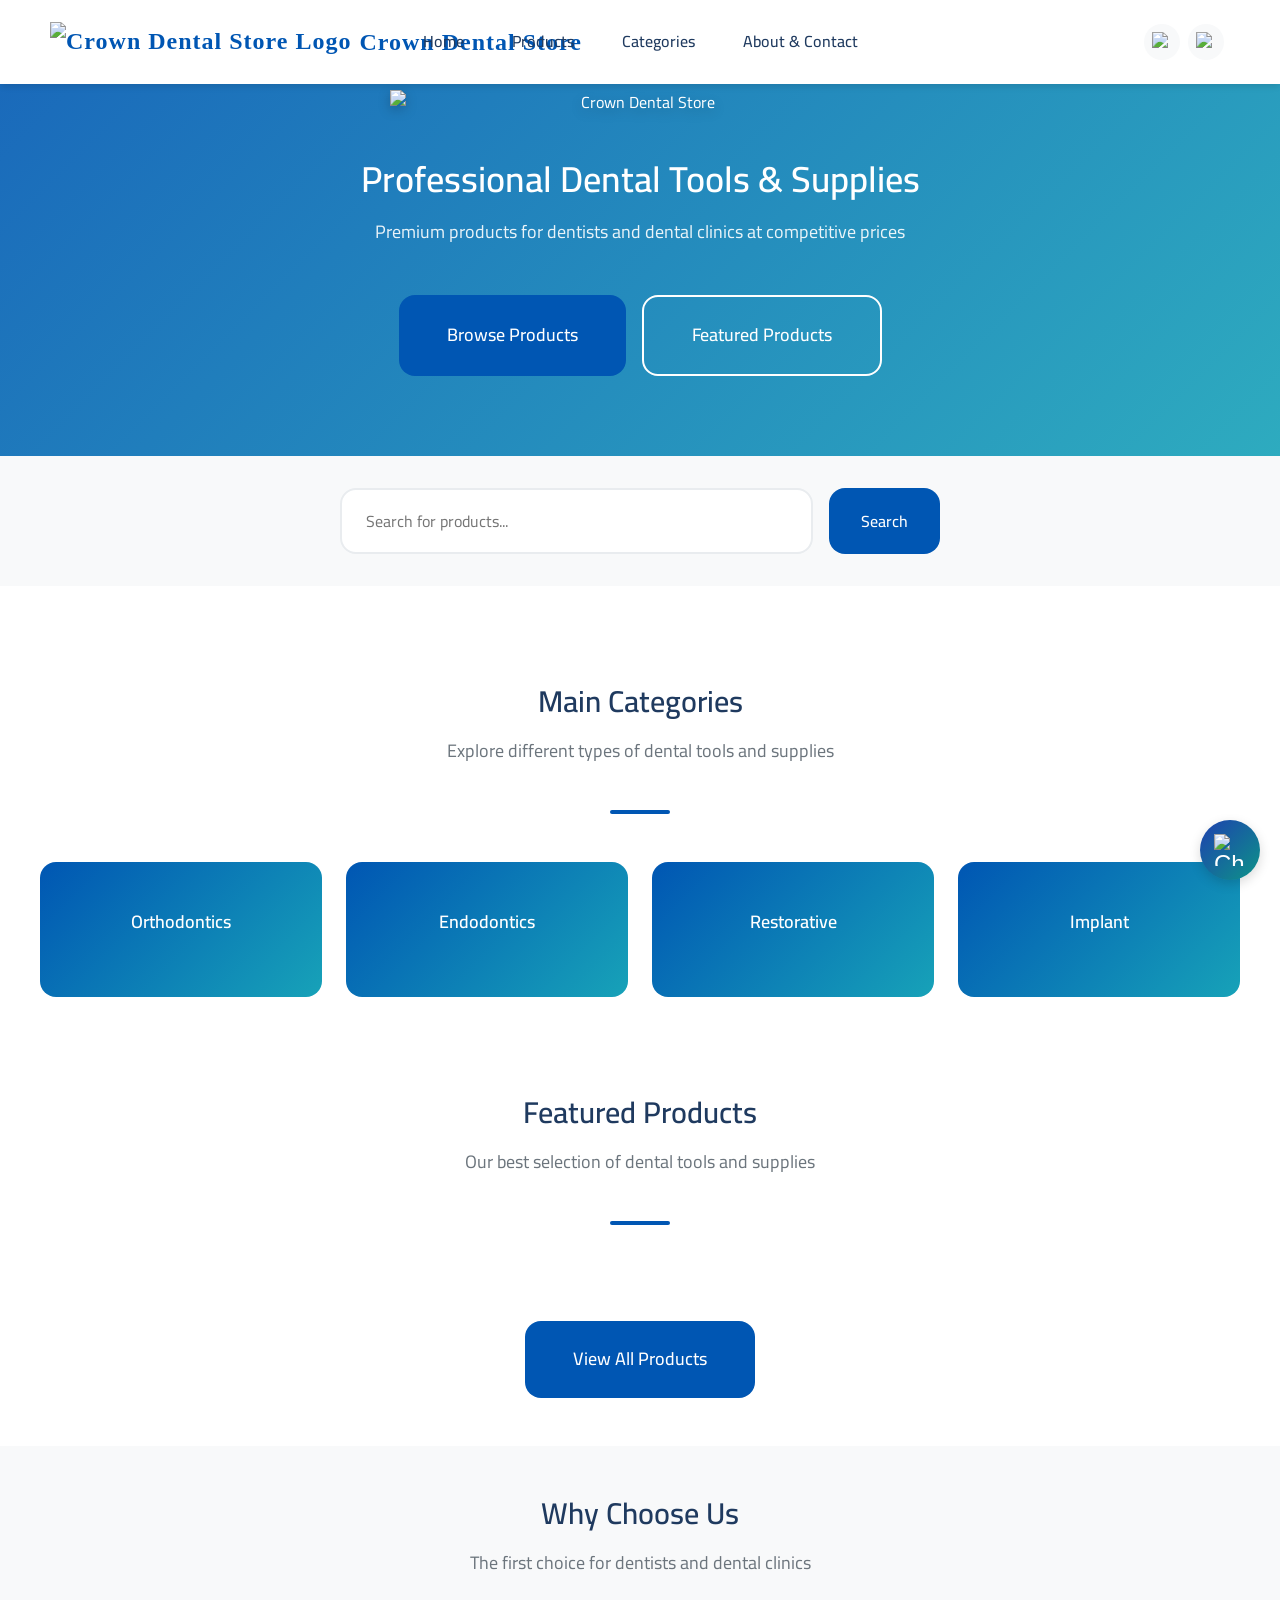
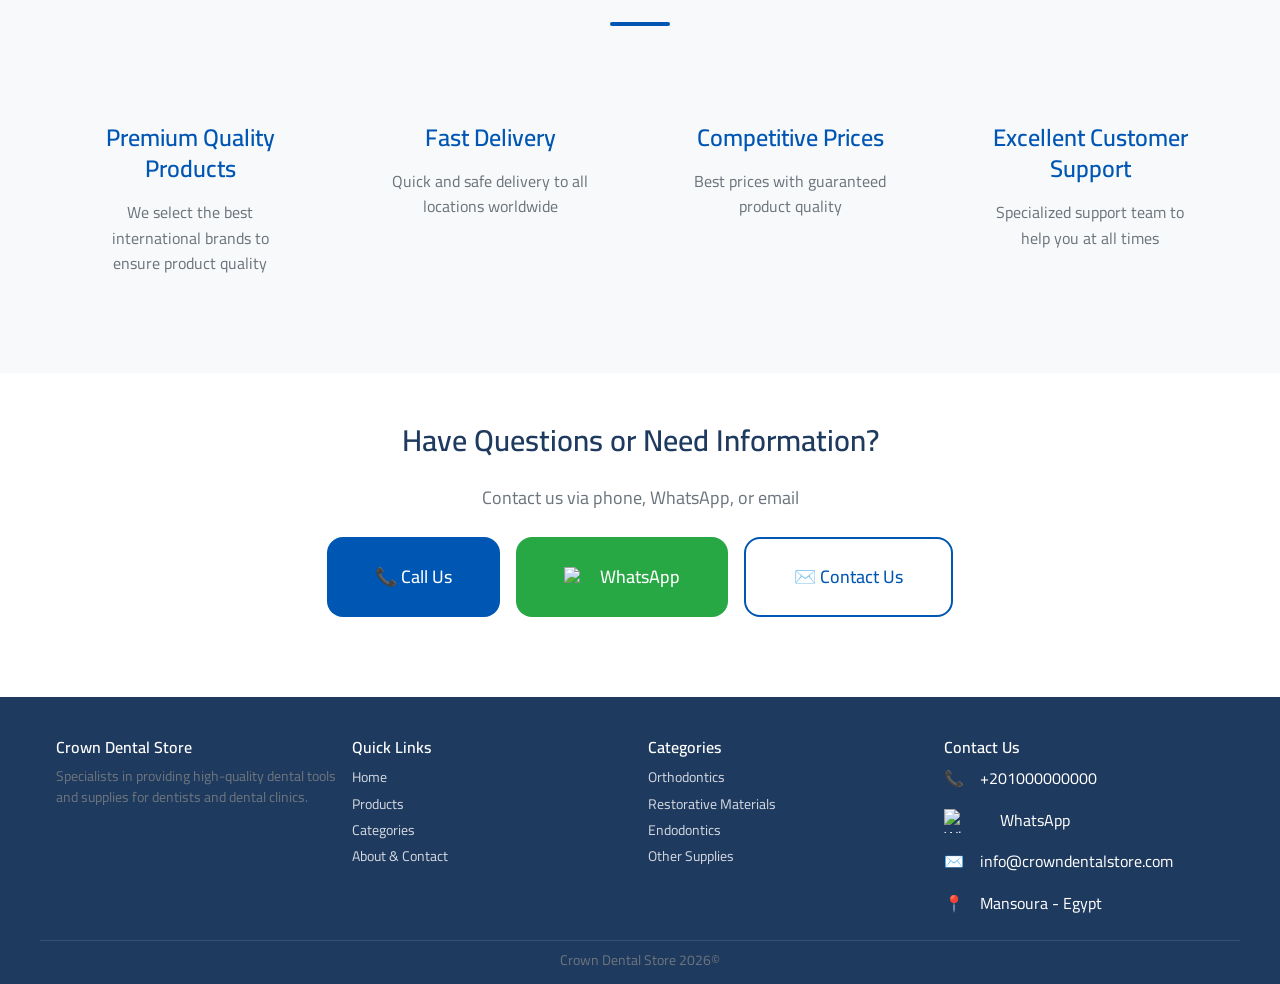
==== index.html @ adce93d5 "Improve mobile responsiveness, navbar layout, and compact footer Co-authored-by: Cursor <cursoragent" ====
<!DOCTYPE html>
<html lang="en">
<head>
  <meta charset="UTF-8">
  <meta name="viewport" content="width=device-width, initial-scale=1.0">
  <meta name="description" content="Crown Dental Store - Premium dental tools and supplies. We provide high-quality products for dentists and dental clinics worldwide. International quality with competitive prices.">
  <meta name="keywords" content="Crown, Dental Tools, Dental Supplies, Dental Equipment, Professional Dental Products">
  <title>Crown Dental Store</title>

  <!-- CSS Files -->
  <link rel="stylesheet" href="css/style.css">
  <link rel="stylesheet" href="css/responsive.css">

  <!-- Google Fonts -->
  <link href="https://fonts.googleapis.com/css2?family=Cairo:wght@400;500;600;700&display=swap" rel="stylesheet">

  <!-- Favicon -->
  <link rel="icon" type="image/png" href="images/logo/crown-chatbot-icon.png">
</head>
<body>

  <!-- NAVBAR -->
  <nav class="navbar">
    <div class="navbar-container container">
      <div class="navbar-brand">
        <img src="images/logo/crown-chatbot-icon.png" alt="Crown Dental Store Logo" class="navbar-logo">
        <span>Crown Dental Store</span>
      </div>

      <button class="navbar-toggle" id="navbar-toggle">☰</button>

      <ul class="navbar-nav" id="navbar-nav">
        <li><a href="index.html">Home</a></li>
        <li><a href="products.html">Products</a></li>
        <li><a href="categories.html">Categories</a></li>
        <li><a href="about-contact.html">About & Contact</a></li>
      </ul>

      <div class="navbar-icons">
        <a href="https://www.facebook.com/share/1H798BjZV2/" target="_blank" rel="noopener noreferrer" class="navbar-icon" title="Facebook" aria-label="Facebook"><img src="images/social/facebook.svg" alt="Facebook"></a>
        <a href="https://www.instagram.com/crown.dentalstore?igsh=MWJqNnlodHkzOGtucQ==" target="_blank" rel="noopener noreferrer" class="navbar-icon" title="Instagram" aria-label="Instagram"><img src="images/social/instagram.svg" alt="Instagram"></a>
      </div>
    </div>
  </nav>

  <!-- HERO SECTION -->
  <section class="hero">
    <div class="container">
      <img src="images/logo/crown-logo.png" alt="Crown Dental Store" class="hero-image">
      <div class="hero-content">
        <h1>Professional Dental Tools & Supplies</h1>
        <p>Premium products for dentists and dental clinics at competitive prices</p>
        <div class="hero-buttons">
          <a href="products.html" class="btn btn-primary btn-lg">Browse Products</a>
          <a href="#featured-products" class="btn btn-outline btn-lg" style="border-color: white; color: white;">Featured Products</a>
        </div>
      </div>
    </div>
  </section>

  <!-- SEARCH BAR -->
  <section class="search-container">
    <div class="container">
      <div class="search-box">
        <input type="text" id="home-search" placeholder="Search for products..." data-search-dropdown>
        <button class="btn btn-primary">Search</button>
      </div>
    </div>
  </section>

  <!-- FEATURED CATEGORIES -->
  <section class="section container">
    <div class="section-title">
      <h2>Main Categories</h2>
      <p>Explore different types of dental tools and supplies</p>
    </div>

    <div class="categories-grid">
      <a href="products.html?category=Orthodontics" class="category-card">
        <h3>Orthodontics</h3>
      </a>
      <a href="products.html?category=Endodontics" class="category-card">
        <h3>Endodontics</h3>
      </a>
      <a href="products.html?category=Restorative" class="category-card">
        <h3>Restorative</h3>
      </a>
      <a href="products.html?category=Implant" class="category-card">
        <h3>Implant</h3>
      </a>
    </div>
  </section>

  <!-- FEATURED PRODUCTS -->
  <section class="section container" id="featured-products">
    <div class="section-title">
      <h2>Featured Products</h2>
      <p>Our best selection of dental tools and supplies</p>
    </div>

    <div class="products-grid" id="featured-products-grid">
      <!-- Products will be populated by JavaScript -->
    </div>

    <div style="text-align: center; margin-top: var(--spacing-2xl);">
      <a href="products.html" class="btn btn-primary btn-lg">View All Products</a>
    </div>
  </section>

  <!-- WHY CHOOSE US -->
  <section class="section" style="background-color: var(--color-bg-light);">
    <div class="container">
      <div class="section-title">
        <h2>Why Choose Us</h2>
        <p>The first choice for dentists and dental clinics</p>
      </div>

      <div class="features-grid">
        <div class="feature-card">
          <div class="feature-icon"></div>
          <h3>Premium Quality Products</h3>
          <p>We select the best international brands to ensure product quality</p>
        </div>
        <div class="feature-card">
          <div class="feature-icon"></div>
          <h3>Fast Delivery</h3>
          <p>Quick and safe delivery to all locations worldwide</p>
        </div>
        <div class="feature-card">
          <div class="feature-icon"></div>
          <h3>Competitive Prices</h3>
          <p>Best prices with guaranteed product quality</p>
        </div>
        <div class="feature-card">
          <div class="feature-icon"></div>
          <h3>Excellent Customer Support</h3>
          <p>Specialized support team to help you at all times</p>
        </div>
      </div>
    </div>
  </section>

  <!-- CTA SECTION -->
  <section class="section container" style="text-align: center;">
    <h2>Have Questions or Need Information?</h2>
    <p style="font-size: var(--font-size-lg); margin: var(--spacing-lg) 0;">Contact us via phone, WhatsApp, or email</p>
    <div style="display: flex; gap: var(--spacing-base); justify-content: center; flex-wrap: wrap;">
      <a href="tel:+201000000000" class="btn btn-primary btn-lg">📞 Call Us</a>
      <a href="https://wa.me/201000000000?text=Hello" class="btn btn-success btn-lg"><img src="images/social/whatsapp_style_icon.svg" alt="WhatsApp" class="btn-icon"> WhatsApp</a>
      <a href="about-contact.html" class="btn btn-outline btn-lg">✉️ Contact Us</a>
    </div>
  </section>

  <!-- FOOTER -->
  <footer class="footer">
    <div class="footer-content">
      <div class="footer-section">
        <h3>Crown Dental Store</h3>
        <p>Specialists in providing high-quality dental tools and supplies for dentists and dental clinics.</p>
      </div>

      <div class="footer-section">
        <h3>Quick Links</h3>
        <ul>
          <li><a href="index.html">Home</a></li>
          <li><a href="products.html">Products</a></li>
          <li><a href="categories.html">Categories</a></li>
          <li><a href="about-contact.html">About & Contact</a></li>
        </ul>
      </div>

      <div class="footer-section">
        <h3>Categories</h3>
        <ul>
          <li><a href="products.html">Orthodontics</a></li>
          <li><a href="products.html">Restorative Materials</a></li>
          <li><a href="products.html">Endodontics</a></li>
          <li><a href="products.html">Other Supplies</a></li>
        </ul>
      </div>

      <div class="footer-section">
        <h3>Contact Us</h3>
        <div class="footer-contact">
          <span>📞</span>
          <span>+201000000000</span>
        </div>
        <div class="footer-contact">
          <img src="images/social/whatsapp_style_icon.svg" alt="WhatsApp" class="footer-icon">
          <span>WhatsApp</span>
        </div>
        <div class="footer-contact">
          <span>✉️</span>
          <span>info@crowndentalstore.com</span>
        </div>
        <div class="footer-contact">
          <span>📍</span>
          <span><a href="https://maps.google.com/?q=Mansoura,Egypt" target="_blank" style="color: inherit; text-decoration: none;">Mansoura - Egypt</a></span>
        </div>
      </div>
    </div>

    <div class="footer-bottom">
      <p>Crown Dental Store 2026©</p>
    </div>
  </footer>

  <!-- Floating WhatsApp Button (will be created by JS) -->

  <!-- JavaScript Files -->
  <script src="js/data.js"></script>
  <script src="js/main.js"></script>
  <script src="js/search-enhanced.js"></script>
  <script src="js/chatbot.js"></script>
  <script>
    // HOME PAGE SEARCH FUNCTIONALITY
    document.addEventListener('DOMContentLoaded', function() {
      const searchInput = document.getElementById('home-search');
      const searchBtn = document.querySelector('.search-container .btn');

      if (searchBtn) {
        searchBtn.addEventListener('click', performHomeSearch);
      }

      if (searchInput) {
        searchInput.addEventListener('keypress', function(e) {
          if (e.key === 'Enter') {
            performHomeSearch();
          }
        });
      }
    });

    function performHomeSearch() {
      const searchInput = document.getElementById('home-search');
      if (!searchInput || !searchInput.value.trim()) {
        alert('Please enter a search term');
        return;
      }

      const searchTerm = encodeURIComponent(searchInput.value.trim());
      window.location.href = `products.html?search=${searchTerm}`;
    }
  </script>
  <script>
    // Load featured products on home page
    document.addEventListener('DOMContentLoaded', function() {
      const featured = products.slice(0, 6);
      const grid = document.getElementById('featured-products-grid');

      if (grid) {
        grid.innerHTML = featured.map(product => createProductCard(product)).join('');
      }
    });
  </script>
</body>
</html>
---- css/style.css ----
/* =============================================================
   DENTAL STORE - MAIN STYLES
   Professional Medical/Dental Design
   ============================================================= */

/* CSS VARIABLES - Edit these for easy theme customization */
:root {
  /* Colors */
  --color-primary: #0056B3;           /* Medical Blue */
  --color-primary-dark: #003d82;      /* Darker Blue */
  --color-secondary: #17A2B8;         /* Teal */
  --color-success: #28A745;           /* Green */
  --color-warning: #FFC107;           /* Yellow */
  --color-danger: #DC3545;            /* Red */
  --color-text: #1F3A5F;              /* Dark Navy */
  --color-text-light: #6C757D;        /* Gray */
  --color-bg: #FFFFFF;                /* White */
  --color-bg-light: #F8F9FA;          /* Light Gray */
  --color-border: #E9ECEF;            /* Border Gray */
  --color-shadow: rgba(0, 0, 0, 0.1);

  /* Typography */
  --font-primary: 'Cairo', 'Segoe UI', 'Arial', sans-serif;
  --font-size-xs: 0.75rem;
  --font-size-sm: 0.875rem;
  --font-size-base: 1rem;
  --font-size-lg: 1.125rem;
  --font-size-xl: 1.25rem;
  --font-size-2xl: 1.5rem;
  --font-size-3xl: 1.875rem;
  --font-size-4xl: 2.25rem;

  /* Spacing */
  --spacing-xs: 0.25rem;
  --spacing-sm: 0.5rem;
  --spacing-base: 1rem;
  --spacing-lg: 1.5rem;
  --spacing-xl: 2rem;
  --spacing-2xl: 3rem;

  /* Border Radius */
  --radius-sm: 0.25rem;
  --radius-base: 0.5rem;
  --radius-lg: 1rem;
  --radius-xl: 1.5rem;

  /* Transitions */
  --transition-fast: 150ms ease-in-out;
  --transition-base: 300ms ease-in-out;
  --transition-slow: 500ms ease-in-out;

  /* Shadows */
  --shadow-sm: 0 1px 2px 0 var(--color-shadow);
  --shadow-base: 0 4px 6px -1px var(--color-shadow);
  --shadow-lg: 0 10px 15px -3px var(--color-shadow);
  --shadow-xl: 0 20px 25px -5px var(--color-shadow);
}

/* =============================================================
   GLOBAL STYLES
   ============================================================= */

* {
  margin: 0;
  padding: 0;
  box-sizing: border-box;
}

html {
  scroll-behavior: smooth;
  font-size: 16px;
}

body {
  font-family: var(--font-primary);
  font-size: var(--font-size-base);
  line-height: 1.6;
  color: var(--color-text);
  background-color: var(--color-bg);
}

/* RTL Support */
[dir="rtl"] body {
  direction: rtl;
  text-align: right;
}

[dir="ltr"] body {
  direction: ltr;
  text-align: left;
}

/* =============================================================
   TYPOGRAPHY
   ============================================================= */

h1, h2, h3, h4, h5, h6 {
  font-weight: 600;
  line-height: 1.3;
  margin-bottom: var(--spacing-base);
  color: var(--color-text);
}

h1 { font-size: var(--font-size-4xl); }
h2 { font-size: var(--font-size-3xl); }
h3 { font-size: var(--font-size-2xl); }
h4 { font-size: var(--font-size-xl); }
h5 { font-size: var(--font-size-lg); }
h6 { font-size: var(--font-size-base); }

p {
  margin-bottom: var(--spacing-base);
  color: var(--color-text-light);
}

a {
  color: var(--color-primary);
  text-decoration: none;
  transition: color var(--transition-fast);
}

a:hover {
  color: var(--color-primary-dark);
}

/* =============================================================
   UTILITY CLASSES
   ============================================================= */

.container {
  width: 100%;
  max-width: 1200px;
  margin: 0 auto;
  padding: 0 var(--spacing-base);
}

.container-fluid {
  width: 100%;
  padding: 0 var(--spacing-base);
}

.row {
  display: grid;
  grid-template-columns: repeat(auto-fit, minmax(250px, 1fr));
  gap: var(--spacing-xl);
}

.row-3 { grid-template-columns: repeat(auto-fit, minmax(300px, 1fr)); }
.row-4 { grid-template-columns: repeat(auto-fit, minmax(250px, 1fr)); }

.hidden { display: none !important; }
.visible { display: block !important; }

/* =============================================================
   BUTTONS
   ============================================================= */

.btn {
  display: inline-flex;
  align-items: center;
  justify-content: center;
  gap: var(--spacing-sm);
  padding: var(--spacing-sm) var(--spacing-xl);
  font-size: var(--font-size-base);
  font-weight: 500;
  border: none;
  border-radius: var(--radius-lg);
  cursor: pointer;
  transition: all var(--transition-base);
  font-family: var(--font-primary);
  text-decoration: none;
}

.btn:disabled {
  opacity: 0.6;
  cursor: not-allowed;
}

/* Button Variants */
.btn-primary {
  background-color: var(--color-primary);
  color: white;
}

.btn-primary:hover:not(:disabled) {
  background-color: var(--color-primary-dark);
  color: white;
  box-shadow: var(--shadow-lg);
  transform: translateY(-2px);
}

.btn-secondary {
  background-color: var(--color-secondary);
  color: white;
}

.btn-secondary:hover:not(:disabled) {
  background-color: #138496;
  color: white;
  box-shadow: var(--shadow-lg);
  transform: translateY(-2px);
}

.btn-outline {
  background-color: transparent;
  color: var(--color-primary);
  border: 2px solid var(--color-primary);
}

.btn-outline:hover:not(:disabled) {
  background-color: var(--color-primary);
  color: white;
}

.btn-success {
  background-color: var(--color-success);
  color: white;
}

.btn-success:hover:not(:disabled) {
  background-color: #218838;
  color: white;
}

.btn-sm {
  padding: var(--spacing-xs) var(--spacing-base);
  font-size: var(--font-size-sm);
}

.btn-lg {
  padding: var(--spacing-lg) var(--spacing-2xl);
  font-size: var(--font-size-lg);
}

.btn-block {
  width: 100%;
}

/* =============================================================
   NAVBAR
   ============================================================= */

.navbar {
  position: fixed;
  top: 0;
  left: 0;
  right: 0;
  background-color: white;
  box-shadow: var(--shadow-base);
  z-index: 1000;
  padding: var(--spacing-base) 0;
}

.navbar-container {
  display: flex;
  align-items: center;
  justify-content: space-between;
  max-width: 1200px;
  margin: 0 auto;
  padding: 0 var(--spacing-base);
  position: relative;
  min-height: 52px;
}

[dir="rtl"] .navbar-container {
  flex-direction: row-reverse;
}

.navbar-brand {
  display: flex;
  align-items: center;
  gap: var(--spacing-sm);
  font-size: var(--font-size-2xl);
  font-weight: 900;
  color: var(--color-primary);
  font-family: 'Georgia', 'Times New Roman', serif;
  letter-spacing: 1px;
  flex-shrink: 0;
  margin-left: -6px;
  padding-right: var(--spacing-base);
}

[dir="rtl"] .navbar-brand {
  margin-left: 0;
  margin-right: -6px;
  padding-right: 0;
  padding-left: var(--spacing-base);
}

.navbar-brand img {
  height: 40px;
  width: auto;
}

.navbar-nav {
  display: flex;
  align-items: center;
  justify-content: center;
  gap: var(--spacing-2xl);
  list-style: none;
  margin: 0;
  padding: 0;
  position: absolute;
  left: 50%;
  transform: translateX(-50%);
}

[dir="rtl"] .navbar-nav {
  flex-direction: row-reverse;
}

.navbar-nav a {
  color: var(--color-text);
  font-weight: 500;
  transition: color var(--transition-fast);
  position: relative;
}

.navbar-nav a::after {
  content: '';
  position: absolute;
  bottom: -5px;
  left: 0;
  right: 0;
  height: 2px;
  background-color: var(--color-primary);
  transform: scaleX(0);
  transition: transform var(--transition-fast);
}

.navbar-nav a:hover::after,
.navbar-nav a.active::after {
  transform: scaleX(1);
}

.navbar-nav a.active {
  color: var(--color-primary);
}

.navbar-toggle {
  display: none;
  background: none;
  border: none;
  font-size: var(--font-size-xl);
  cursor: pointer;
  color: var(--color-text);
  padding: var(--spacing-xs);
  min-width: 40px;
  min-height: 40px;
  flex-shrink: 0;
}

.navbar-icons {
  display: flex;
  align-items: center;
  gap: var(--spacing-sm);
  flex-shrink: 0;
  margin-left: auto;
}

[dir="rtl"] .navbar-icons {
  margin-left: 0;
  margin-right: auto;
  flex-direction: row-reverse;
}

.navbar-icon {
  width: 36px;
  height: 36px;
  min-width: 36px;
  min-height: 36px;
  display: flex;
  align-items: center;
  justify-content: center;
  border-radius: 50%;
  background-color: var(--color-bg-light);
  cursor: pointer;
  transition: all var(--transition-fast);
  font-size: var(--font-size-lg);
  padding: 0;
  text-decoration: none;
  overflow: visible;
  flex-shrink: 0;
}

.navbar-icon img {
  width: 20px;
  height: 20px;
  object-fit: contain;
  display: block;
  pointer-events: none;
}

.navbar-icon:hover {
  background-color: var(--color-primary);
  color: white;
  transform: scale(1.05);
}

/* =============================================================
   HERO SECTION
   ============================================================= */

.hero {
  background: linear-gradient(135deg, rgba(0, 86, 179, 0.9) 0%, rgba(23, 162, 184, 0.9) 100%);
  color: white;
  padding: 90px var(--spacing-base) 80px;
  margin-top: 0;
  text-align: center;
  display: flex;
  align-items: center;
  justify-content: center;
}

.hero .container {
  display: flex;
  flex-direction: column;
  align-items: center;
}

.hero-image {
  max-width: 500px;
  width: 100%;
  height: auto;
  margin-bottom: 40px;
  filter: drop-shadow(0 4px 6px rgba(0, 0, 0, 0.2));
}

.hero-content {
  width: 100%;
}

.hero-content h1 {
  font-size: var(--font-size-4xl);
  color: white;
  margin-bottom: var(--spacing-base);
}

.hero-content p {
  font-size: var(--font-size-lg);
  color: rgba(255, 255, 255, 0.9);
  margin-bottom: var(--spacing-2xl);
}

.hero-buttons {
  display: flex;
  gap: var(--spacing-base);
  justify-content: center;
  flex-wrap: wrap;
}

[dir="rtl"] .hero-buttons {
  flex-direction: row-reverse;
}

/* =============================================================
   SEARCH BAR
   ============================================================= */

.search-container {
  background-color: var(--color-bg-light);
  padding: var(--spacing-xl) 0;
  margin-bottom: var(--spacing-2xl);
}

.search-box {
  max-width: 600px;
  margin: 0 auto;
  display: flex;
  gap: var(--spacing-base);
  position: relative;
  z-index: 1;
}

[dir="rtl"] .search-box {
  flex-direction: row-reverse;
}

.search-box input {
  flex: 1;
  padding: var(--spacing-base) var(--spacing-lg);
  border: 2px solid var(--color-border);
  border-radius: var(--radius-lg);
  font-family: var(--font-primary);
  font-size: var(--font-size-base);
  transition: border-color var(--transition-fast);
}

.search-box input:focus {
  outline: none;
  border-color: var(--color-primary);
}

/* =============================================================
   SEARCH DROPDOWN AUTOCOMPLETE
   ============================================================= */

.search-dropdown {
  position: absolute;
  top: 100%;
  left: 0;
  right: 0;
  background-color: white;
  border: 2px solid var(--color-primary);
  border-top: none;
  border-radius: 0 0 var(--radius-lg) var(--radius-lg);
  box-shadow: 0 4px 12px rgba(0, 0, 0, 0.15);
  max-height: 500px;
  overflow-y: auto;
  z-index: 2000;
  margin-top: -2px;
}

[dir="rtl"] .search-dropdown {
  left: auto;
  right: 0;
}

.search-dropdown-item {
  padding: var(--spacing-base) var(--spacing-lg);
  border-bottom: 1px solid var(--color-bg-light);
  cursor: pointer;
  display: flex;
  gap: var(--spacing-base);
  align-items: center;
  transition: all var(--transition-fast);
  background-color: white;
}

[dir="rtl"] .search-dropdown-item {
  flex-direction: row-reverse;
}

.search-dropdown-item:hover {
  background-color: var(--color-bg-light);
  padding-left: calc(var(--spacing-lg) + 4px);
}

.search-dropdown-item.no-results {
  padding: var(--spacing-2xl) var(--spacing-lg);
  text-align: center;
  cursor: default;
}

.search-dropdown-item.no-results:hover {
  background-color: white;
}

.search-result-image {
  width: 50px;
  height: 50px;
  object-fit: cover;
  border-radius: var(--radius-base);
}

.search-result-info {
  flex: 1;
  display: flex;
  flex-direction: column;
  gap: var(--spacing-xs);
}

.search-result-name {
  font-weight: 600;
  color: var(--color-text);
  font-size: var(--font-size-sm);
}

.search-result-name strong {
  background-color: #fff3cd;
  color: #856404;
  padding: 0 2px;
  border-radius: 2px;
  font-weight: 700;
}

.search-result-category {
  font-size: var(--font-size-xs);
  color: var(--color-secondary);
  text-transform: capitalize;
  margin: 2px 0;
}

.search-result-sku {
  font-size: var(--font-size-xs);
  color: var(--color-text-light);
}

.search-result-price {
  font-weight: 600;
  color: var(--color-primary);
  font-size: var(--font-size-sm);
}

.search-no-results {
  color: var(--color-text-light);
  font-size: var(--font-size-base);
}

/* =============================================================
   NAVBAR SEARCH
   ============================================================= */

.navbar-search-wrapper {
  gap: var(--spacing-sm);
  align-items: center;
  position: relative;
  flex: 0 0 auto;
  display: flex !important;
  flex-direction: row;
}

[dir="rtl"] .navbar-search-wrapper {
  flex-direction: row-reverse;
}

.navbar-search-input {
  padding: var(--spacing-sm) var(--spacing-base);
  border: 1px solid var(--color-border);
  border-radius: var(--radius-base);
  font-family: var(--font-primary);
  font-size: var(--font-size-sm);
  width: 250px;
  transition: border-color var(--transition-fast);
}

.navbar-search-input:focus {
  outline: none;
  border-color: var(--color-primary);
}

.navbar-search-btn {
  padding: var(--spacing-sm) var(--spacing-base);
  background-color: var(--color-primary);
  color: white;
  border: none;
  border-radius: var(--radius-base);
  font-family: var(--font-primary);
  cursor: pointer;
  transition: background-color var(--transition-fast);
  white-space: nowrap;
}

.navbar-search-btn:hover {
  background-color: var(--color-primary-dark);
}

.navbar-search-dropdown {
  position: fixed !important;
  top: auto !important;
  left: auto !important;
  right: auto !important;
  bottom: auto !important;
  width: 420px;
  max-width: 90vw;
  min-width: 300px;
  background: white;
  border: 2px solid var(--color-primary);
  border-radius: var(--radius-lg);
  box-shadow: 0 4px 12px rgba(0, 0, 0, 0.15);
  max-height: 500px;
  overflow-y: auto;
  z-index: 10000;
}

[dir="rtl"] .navbar-search-dropdown {
  left: auto;
  right: 0;
}



/* =============================================================
   CARDS
   ============================================================= */

.card {
  background-color: white;
  border-radius: var(--radius-lg);
  box-shadow: var(--shadow-base);
  overflow: hidden;
  transition: all var(--transition-base);
}

.card:hover {
  box-shadow: var(--shadow-lg);
  transform: translateY(-5px);
}

.card-image {
  position: relative;
  overflow: hidden;
  height: 250px;
  background-color: var(--color-bg-light);
}

.card-image img {
  width: 100%;
  height: 100%;
  object-fit: cover;
  transition: transform var(--transition-base);
}

.card:hover .card-image img {
  transform: scale(1.05);
}

.card-badge {
  position: absolute;
  top: var(--spacing-base);
  right: var(--spacing-base);
  background-color: var(--color-primary);
  color: white;
  padding: var(--spacing-xs) var(--spacing-base);
  border-radius: var(--radius-base);
  font-size: var(--font-size-sm);
  font-weight: 600;
}

[dir="rtl"] .card-badge {
  right: auto;
  left: var(--spacing-base);
}

.card-body {
  padding: var(--spacing-lg);
}

.card-title {
  font-size: var(--font-size-lg);
  font-weight: 600;
  margin-bottom: var(--spacing-sm);
  color: var(--color-text);
}

.card-category {
  font-size: var(--font-size-sm);
  color: var(--color-secondary);
  margin-bottom: var(--spacing-base);
  font-weight: 500;
}

.card-price {
  font-size: var(--font-size-2xl);
  font-weight: 700;
  color: var(--color-primary);
  margin-bottom: var(--spacing-base);
}

.card-availability {
  font-size: var(--font-size-sm);
  margin-bottom: var(--spacing-lg);
  padding: var(--spacing-xs) var(--spacing-base);
  border-radius: var(--radius-base);
  display: inline-block;
}

.card-availability.in-stock {
  background-color: #E8F5E9;
  color: #2E7D32;
}

.card-availability.limited-stock {
  background-color: #FFF3E0;
  color: #E65100;
}

.card-availability.out-of-stock {
  background-color: #FFEBEE;
  color: #C62828;
}

.card-actions {
  display: flex;
  gap: var(--spacing-base);
  flex-wrap: wrap;
}

[dir="rtl"] .card-actions {
  flex-direction: row-reverse;
}

/* Quantity Counter */
.quantity-counter {
  display: flex;
  align-items: center;
  justify-content: center;
  gap: var(--spacing-base);
  background-color: transparent;
  margin-bottom: var(--spacing-base);
  border: none;
}

.qty-btn {
  background: white;
  border: 2px solid var(--color-primary);
  color: var(--color-primary);
  font-size: var(--font-size-xl);
  font-weight: bold;
  cursor: pointer;
  width: 45px;
  height: 45px;
  border-radius: 50%;
  display: flex;
  align-items: center;
  justify-content: center;
  transition: all var(--transition-fast);
  flex-shrink: 0;
}

.qty-btn:hover {
  background-color: var(--color-primary);
  color: white;
  transform: scale(1.1);
}

.qty-btn:active {
  transform: scale(0.95);
}

.qty-input {
  border: none;
  background: transparent;
  text-align: center;
  font-weight: bold;
  color: var(--color-text);
  padding: 0 var(--spacing-base);
  width: 70px;
  font-size: var(--font-size-xl);
  font-weight: 700;
}

.qty-input:focus {
  outline: none;
}

/* Remove spinner arrows from number input */
.qty-input::-webkit-outer-spin-button,
.qty-input::-webkit-inner-spin-button {
  -webkit-appearance: none;
  margin: 0;
}

.qty-input[type=number] {
  -moz-appearance: textfield;
}

/* =============================================================
   PRODUCT GRID
   ============================================================= */

.products-grid {
  display: grid;
  grid-template-columns: repeat(auto-fill, minmax(280px, 1fr));
  gap: var(--spacing-xl);
  margin-top: var(--spacing-2xl);
}

.empty-state {
  grid-column: 1 / -1;
  text-align: center;
  padding: var(--spacing-3xl);
}

.empty-state-icon {
  font-size: 80px;
  margin-bottom: var(--spacing-base);
}

.empty-state h2 {
  margin-bottom: var(--spacing-base);
}

/* =============================================================
   SECTIONS
   ============================================================= */

.section {
  padding: var(--spacing-2xl) 0;
}

.section-title {
  text-align: center;
  margin-bottom: var(--spacing-2xl);
  position: relative;
  padding-bottom: var(--spacing-xl);
}

.section-title h2 {
  font-size: var(--font-size-3xl);
  margin-bottom: var(--spacing-base);
}

.section-title p {
  font-size: var(--font-size-lg);
  color: var(--color-text-light);
}

.section-title::after {
  content: '';
  position: absolute;
  bottom: 0;
  left: 50%;
  transform: translateX(-50%);
  width: 60px;
  height: 4px;
  background-color: var(--color-primary);
  border-radius: 2px;
}

/* =============================================================
   FEATURED CATEGORIES
   ============================================================= */

.categories-grid {
  display: grid;
  grid-template-columns: repeat(auto-fit, minmax(180px, 1fr));
  gap: var(--spacing-lg);
}

.category-card {
  background: linear-gradient(135deg, var(--color-primary), var(--color-secondary));
  border-radius: var(--radius-lg);
  padding: var(--spacing-2xl);
  color: white;
  text-align: center;
  cursor: pointer;
  transition: all var(--transition-base);
}

.category-card:hover {
  transform: translateY(-5px);
  box-shadow: var(--shadow-lg);
}

.category-card-icon {
  font-size: 40px;
  margin-bottom: var(--spacing-base);
}

.category-card h3 {
  color: white;
  font-size: var(--font-size-lg);
}

/* =============================================================
   WHY CHOOSE US
   ============================================================= */

.features-grid {
  display: grid;
  grid-template-columns: repeat(auto-fit, minmax(200px, 1fr));
  gap: var(--spacing-xl);
}

.feature-card {
  text-align: center;
  padding: var(--spacing-xl);
  border-radius: var(--radius-lg);
  background-color: var(--color-bg-light);
  transition: all var(--transition-base);
}

.feature-card:hover {
  background-color: white;
  box-shadow: var(--shadow-base);
}

.feature-icon {
  font-size: 40px;
  margin-bottom: var(--spacing-base);
}

.feature-card h3 {
  color: var(--color-primary);
  margin-bottom: var(--spacing-base);
}

/* =============================================================
   PRODUCT DETAILS PAGE
   ============================================================= */

.product-details-container {
  display: grid;
  grid-template-columns: 1fr 1fr;
  gap: var(--spacing-2xl);
  margin-top: var(--spacing-2xl);
}

[dir="rtl"] .product-details-container {
  direction: rtl;
}

.product-gallery {
  display: flex;
  flex-direction: column;
  gap: var(--spacing-lg);
}

.product-main-image {
  width: 100%;
  height: auto;
  max-height: 500px;
  border-radius: var(--radius-lg);
  background-color: var(--color-bg-light);
  object-fit: cover;
}

.product-thumbnails {
  display: flex;
  gap: var(--spacing-base);
  flex-wrap: wrap;
}

[dir="rtl"] .product-thumbnails {
  flex-direction: row-reverse;
}

.product-thumbnail {
  width: 80px;
  height: 80px;
  border-radius: var(--radius-base);
  border: 2px solid var(--color-border);
  cursor: pointer;
  overflow: hidden;
  transition: all var(--transition-fast);
}

.product-thumbnail:hover,
.product-thumbnail.active {
  border-color: var(--color-primary);
}

.product-thumbnail img {
  width: 100%;
  height: 100%;
  object-fit: cover;
}

.product-info h1 {
  font-size: var(--font-size-3xl);
  margin-bottom: var(--spacing-base);
}

.product-meta {
  display: grid;
  grid-template-columns: repeat(2, 1fr);
  gap: var(--spacing-lg);
  margin-bottom: var(--spacing-lg);
  padding-bottom: var(--spacing-lg);
  border-bottom: 1px solid var(--color-border);
}

.product-meta-item {
  display: flex;
  flex-direction: column;
}

.product-meta-label {
  font-size: var(--font-size-sm);
  color: var(--color-text-light);
  font-weight: 500;
}

.product-meta-value {
  font-size: var(--font-size-lg);
  font-weight: 600;
  color: var(--color-text);
}

.product-price {
  font-size: var(--font-size-4xl);
  font-weight: 700;
  color: var(--color-primary);
  margin-bottom: var(--spacing-lg);
}

.product-description {
  margin-bottom: var(--spacing-lg);
  line-height: 1.8;
  color: var(--color-text-light);
}

.specifications {
  margin-bottom: var(--spacing-lg);
  background-color: var(--color-bg-light);
  border-radius: var(--radius-lg);
  padding: var(--spacing-lg);
}

.specifications h3 {
  margin-bottom: var(--spacing-lg);
  color: var(--color-primary);
}

.specifications-list {
  list-style: none;
  margin: 0;
  padding: 0;
}

.specifications-list li {
  display: flex;
  justify-content: space-between;
  padding: var(--spacing-base) 0;
  border-bottom: 1px solid var(--color-border);
}

[dir="rtl"] .specifications-list li {
  flex-direction: row-reverse;
}

.specifications-list li:last-child {
  border-bottom: none;
}

.spec-label {
  font-weight: 500;
  color: var(--color-text);
}

.spec-value {
  color: var(--color-text-light);
}

.product-actions {
  display: flex;
  gap: var(--spacing-base);
  margin-bottom: var(--spacing-xl);
}

[dir="rtl"] .product-actions {
  flex-direction: row-reverse;
}

/* =============================================================
   RELATED PRODUCTS
   ============================================================= */

.related-products {
  margin-top: var(--spacing-3xl);
  padding-top: var(--spacing-3xl);
  border-top: 1px solid var(--color-border);
}

/* =============================================================
   FOOTER
   ============================================================= */

.footer {
  background-color: var(--color-text);
  color: white;
  padding: var(--spacing-lg) 0 var(--spacing-sm);
  margin-top: var(--spacing-xl);
}

.footer-content {
  display: grid;
  grid-template-columns: repeat(auto-fit, minmax(180px, 1fr));
  gap: var(--spacing-base);
  margin-bottom: var(--spacing-sm);
  max-width: 1200px;
  margin-left: auto;
  margin-right: auto;
  padding: var(--spacing-base) var(--spacing-base) 0;
}

.footer-section h3 {
  color: white;
  margin-bottom: var(--spacing-sm);
  font-size: var(--font-size-base);
}

.footer-section p {
  font-size: var(--font-size-sm);
  margin-bottom: var(--spacing-sm);
  line-height: 1.5;
}

.footer-section ul {
  list-style: none;
  margin: 0;
  padding: 0;
}

.footer-section ul li {
  margin-bottom: var(--spacing-xs);
  font-size: var(--font-size-sm);
}

.footer-section a {
  color: rgba(255, 255, 255, 0.8);
}

.footer-section a:hover {
  color: white;
}

.footer-contact {
  display: flex;
  align-items: center;
  gap: var(--spacing-base);
  margin-bottom: var(--spacing-base);
}

[dir="rtl"] .footer-contact {
  flex-direction: row-reverse;
}

.footer-bottom {
  border-top: 1px solid rgba(255, 255, 255, 0.1);
  padding-top: var(--spacing-sm);
  padding-bottom: var(--spacing-xs);
  text-align: center;
  color: rgba(255, 255, 255, 0.7);
  max-width: 1200px;
  margin: 0 auto;
  padding-left: var(--spacing-base);
  padding-right: var(--spacing-base);
  font-size: var(--font-size-sm);
}

.footer-bottom p {
  margin-bottom: 0;
}

/* About & Contact page layouts */
.about-contact-grid {
  display: grid;
  grid-template-columns: 1fr 1fr;
  gap: var(--spacing-2xl);
  margin-bottom: var(--spacing-2xl);
}

.contact-methods-grid {
  display: grid;
  grid-template-columns: repeat(auto-fit, minmax(250px, 1fr));
  gap: var(--spacing-xl);
  margin-bottom: var(--spacing-3xl);
}

.page-content {
  margin-top: 100px;
}

/* =============================================================
   FLOATING WHATSAPP BUTTON
   ============================================================= */

.floating-whatsapp {
  position: fixed;
  bottom: var(--spacing-lg);
  right: var(--spacing-lg);
  width: 60px;
  height: 60px;
  background-color: #25D366;
  color: white;
  border-radius: 50%;
  display: flex;
  align-items: center;
  justify-content: center;
  font-size: 30px;
  cursor: pointer;
  box-shadow: var(--shadow-lg);
  transition: all var(--transition-base);
  z-index: 999;
  text-decoration: none;
}

[dir="rtl"] .floating-whatsapp {
  right: auto;
  left: var(--spacing-lg);
}

.floating-whatsapp:hover {
  transform: scale(1.1);
  background-color: #20BA5A;
}

/* =============================================================
   FORMS
   ============================================================= */

.form-group {
  margin-bottom: var(--spacing-lg);
}

.form-group label {
  display: block;
  margin-bottom: var(--spacing-sm);
  font-weight: 500;
  color: var(--color-text);
}

.form-group input,
.form-group textarea,
.form-group select {
  width: 100%;
  padding: var(--spacing-base) var(--spacing-lg);
  border: 1px solid var(--color-border);
  border-radius: var(--radius-base);
  font-family: var(--font-primary);
  font-size: var(--font-size-base);
  transition: border-color var(--transition-fast), background-color var(--transition-fast);
  /* Mobile optimization: Prevent iOS zoom on input focus */
  font-size: 16px;
  min-height: 44px;
  -webkit-appearance: none;
  -moz-appearance: none;
  appearance: none;
}

/* Better appearance for select on mobile */
.form-group select {
  background-image: url("data:image/svg+xml;charset=UTF-8,%3csvg xmlns='http://www.w3.org/2000/svg' viewBox='0 0 24 24' fill='none' stroke='%230056B3' stroke-width='2' stroke-linecap='round' stroke-linejoin='round'%3e%3cpolyline points='6 9 12 15 18 9'%3e%3c/polyline%3e%3c/svg%3e");
  background-repeat: no-repeat;
  background-position: right var(--spacing-base) center;
  background-size: 1.5em;
  padding-right: 2.5rem;
}

.form-group input:focus,
.form-group textarea:focus,
.form-group select:focus {
  outline: none;
  border-color: var(--color-primary);
  box-shadow: 0 0 0 3px rgba(0, 86, 179, 0.1);
  background-color: rgba(0, 86, 179, 0.02);
}

.form-group textarea {
  resize: vertical;
  min-height: 120px;
  line-height: 1.5;
  font-size: 16px;
}

/* Input placeholder styling */
.form-group input::placeholder,
.form-group textarea::placeholder {
  color: var(--color-text-light);
  opacity: 0.7;
}

/* =============================================================
   FILTERS & CONTROLS
   ============================================================= */

.controls {
  display: flex;
  gap: var(--spacing-base);
  margin-bottom: var(--spacing-2xl);
  flex-wrap: wrap;
  align-items: center;
  background-color: var(--color-bg-light);
  padding: var(--spacing-lg);
  border-radius: var(--radius-lg);
  border: 2px solid var(--color-border);
}

[dir="rtl"] .controls {
  flex-direction: row-reverse;
}

.controls #search-input {
  flex: 1;
  min-width: 250px;
  padding: var(--spacing-base) var(--spacing-lg);
  border: 2px solid var(--color-primary);
  border-radius: var(--radius-lg);
  font-family: var(--font-primary);
  font-size: var(--font-size-base);
  transition: all var(--transition-fast);
  background-color: white;
}

.controls #search-input:focus {
  outline: none;
  border-color: var(--color-primary-dark);
  box-shadow: 0 0 0 3px rgba(0, 86, 179, 0.1);
}

.controls #search-input::placeholder {
  color: var(--color-text-light);
}

.controls #search-button {
  padding: var(--spacing-base) var(--spacing-xl);
  font-weight: 600;
  white-space: nowrap;
}

.filter-group {
  display: flex;
  gap: var(--spacing-base);
  align-items: center;
  padding: var(--spacing-sm) 0;
}

[dir="rtl"] .filter-group {
  flex-direction: row-reverse;
}

.filter-group label {
  font-weight: 500;
  color: var(--color-text);
  white-space: nowrap;
}

.filter-group select {
  padding: var(--spacing-sm) var(--spacing-base);
  border: 2px solid var(--color-border);
  border-radius: var(--radius-base);
  font-family: var(--font-primary);
  font-size: var(--font-size-sm);
  background-color: white;
  transition: border-color var(--transition-fast);
  cursor: pointer;
}

.filter-group select:hover {
  border-color: var(--color-primary);
}

.filter-group select:focus {
  outline: none;
  border-color: var(--color-primary);
}

/* Select button styling */
select.btn {
  padding: var(--spacing-sm) var(--spacing-lg);
  font-family: var(--font-primary);
  font-size: var(--font-size-base);
  font-weight: 500;
  border-radius: var(--radius-base);
  cursor: pointer;
  transition: all var(--transition-fast);
  white-space: nowrap;
}

select.btn-outline {
  background-color: white;
  color: var(--color-primary);
  border: 2px solid var(--color-primary);
}

select.btn-outline:hover {
  background-color: var(--color-primary);
  color: white;
}

select.btn-outline option {
  background-color: white;
  color: var(--color-text);
}

#clear-filters {
  padding: var(--spacing-sm) var(--spacing-lg);
  font-weight: 500;
}

/* =============================================================
   BADGES
   ============================================================= */

.badge {
  display: inline-block;
  padding: var(--spacing-xs) var(--spacing-base);
  border-radius: var(--radius-base);
  font-size: var(--font-size-sm);
  font-weight: 600;
}

.badge-primary {
  background-color: var(--color-primary);
  color: white;
}

.badge-success {
  background-color: var(--color-success);
  color: white;
}

.badge-warning {
  background-color: var(--color-warning);
  color: #000;
}

.badge-danger {
  background-color: var(--color-danger);
  color: white;
}

/* =============================================================
   BREADCRUMB
   ============================================================= */

.breadcrumb {
  display: flex;
  gap: var(--spacing-base);
  margin-bottom: var(--spacing-xl);
  padding: var(--spacing-lg);
  background-color: var(--color-bg-light);
  border-radius: var(--radius-base);
  list-style: none;
  margin: 0;
  padding: var(--spacing-lg);
}

[dir="rtl"] .breadcrumb {
  flex-direction: row-reverse;
}

.breadcrumb li {
  display: flex;
  align-items: center;
  gap: var(--spacing-base);
}

[dir="rtl"] .breadcrumb li {
  flex-direction: row-reverse;
}

.breadcrumb li:not(:last-child)::after {
  content: '›';
  opacity: 0.5;
  display: none;
}

[dir="rtl"] .breadcrumb li:not(:last-child)::before {
  content: '‹';
  opacity: 0.5;
}

.breadcrumb a {
  color: var(--color-primary);
}

.breadcrumb li:last-child {
  color: var(--color-text-light);
}

/* =============================================================
   PAGINATION
   ============================================================= */

.pagination {
  display: flex;
  gap: var(--spacing-base);
  justify-content: center;
  margin-top: var(--spacing-xl);
  list-style: none;
  margin: var(--spacing-xl) 0 0;
  padding: 0;
}

[dir="rtl"] .pagination {
  flex-direction: row-reverse;
}

.pagination li {
  display: flex;
}

.pagination a,
.pagination span {
  padding: var(--spacing-base) var(--spacing-lg);
  border: 1px solid var(--color-border);
  border-radius: var(--radius-base);
  display: flex;
  align-items: center;
}

.pagination a {
  color: var(--color-primary);
  cursor: pointer;
  transition: all var(--transition-fast);
}

.pagination a:hover {
  background-color: var(--color-primary);
  color: white;
}

.pagination .active {
  background-color: var(--color-primary);
  color: white;
  border-color: var(--color-primary);
}

/* =============================================================
   LOADING & ANIMATIONS
   ============================================================= */

@keyframes fadeIn {
  from { opacity: 0; }
  to { opacity: 1; }
}

@keyframes slideUp {
  from {
    opacity: 0;
    transform: translateY(20px);
  }
  to {
    opacity: 1;
    transform: translateY(0);
  }
}

@keyframes spin {
  to { transform: rotate(360deg); }
}

.fade-in {
  animation: fadeIn 0.3s ease-in-out;
}

.slide-up {
  animation: slideUp 0.5s ease-in-out;
}

.spinner {
  display: inline-block;
  width: 20px;
  height: 20px;
  border: 3px solid var(--color-border);
  border-top-color: var(--color-primary);
  border-radius: 50%;
  animation: spin 1s linear infinite;
}

/* =============================================================
   ALERTS
   ============================================================= */

.alert {
  padding: var(--spacing-lg);
  border-radius: var(--radius-lg);
  margin-bottom: var(--spacing-base);
}

.alert-success {
  background-color: #E8F5E9;
  color: #2E7D32;
  border: 1px solid #C8E6C9;
}

.alert-error {
  background-color: #FFEBEE;
  color: #C62828;
  border: 1px solid #FFCDD2;
}

.alert-info {
  background-color: #E3F2FD;
  color: #1565C0;
  border: 1px solid #BBDEFB;
}

.alert-warning {
  background-color: #FFF3E0;
  color: #E65100;
  border: 1px solid #FFE0B2;
}

/* =============================================================
   ICONS - SOCIAL & BUTTONS
   ============================================================= */

.btn-icon {
  vertical-align: middle;
  margin-right: var(--spacing-sm);
  width: 20px;
  height: 20px;
  display: inline-block;
}

[dir="rtl"] .btn-icon {
  margin-right: 0;
  margin-left: var(--spacing-sm);
}

.footer-icon {
  vertical-align: middle;
  width: 24px;
  height: 24px;
  display: inline-block;
  margin-right: var(--spacing-base);
}

[dir="rtl"] .footer-icon {
  margin-right: 0;
  margin-left: var(--spacing-base);
}

/* =============================================================
   QUANTITY COUNTER BUTTONS
   ============================================================= */

.quantity-btn-circular {
  transition: all var(--transition-fast);
}

.quantity-btn-circular:hover {
  transform: scale(1.1);
  box-shadow: 0 4px 12px rgba(0, 86, 179, 0.3) !important;
}

.quantity-btn-circular:active {
  transform: scale(0.95);
}

#product-quantity::-webkit-outer-spin-button,
#product-quantity::-webkit-inner-spin-button {
  -webkit-appearance: none;
  margin: 0;
}

#product-quantity[type=number] {
  -moz-appearance: textfield;
}
---- css/responsive.css ----
/* =============================================================
   RESPONSIVE STYLES - Mobile First Approach
   ============================================================= */

/* Tablet Screens (768px and below) */
@media (max-width: 768px) {
  :root {
    --font-size-4xl: 1.875rem;
    --font-size-3xl: 1.5rem;
    --font-size-2xl: 1.25rem;
    --spacing-2xl: 2rem;
  }

  /* Navbar */
  .navbar {
    padding: var(--spacing-sm) 0;
  }

  .navbar-container {
    display: grid;
    grid-template-columns: 1fr auto auto;
    grid-template-areas: "brand toggle icons";
    align-items: center;
    gap: var(--spacing-sm);
    min-height: 48px;
  }

  .navbar-brand {
    grid-area: brand;
    font-size: var(--font-size-lg);
    gap: var(--spacing-xs);
    margin-left: 0;
    padding-right: 0;
    min-width: 0;
  }

  .navbar-brand span {
    white-space: nowrap;
    overflow: hidden;
    text-overflow: ellipsis;
  }

  .navbar-brand img {
    height: 34px;
    flex-shrink: 0;
  }

  .navbar-toggle {
    display: flex;
    align-items: center;
    justify-content: center;
    grid-area: toggle;
  }

  .navbar-icons {
    grid-area: icons;
    display: flex !important;
    gap: var(--spacing-xs);
    margin-left: 0;
    margin-right: 0;
    visibility: visible;
    opacity: 1;
  }

  .navbar-icon {
    width: 34px;
    height: 34px;
    min-width: 34px;
    min-height: 34px;
    padding: 0;
    background-color: var(--color-bg-light);
    overflow: visible;
  }

  .navbar-icon img {
    width: 18px;
    height: 18px;
    display: block;
  }

  .navbar-nav {
    display: none;
    position: absolute;
    top: 100%;
    left: 0;
    right: 0;
    transform: none;
    flex-direction: column;
    gap: 0;
    background-color: white;
    box-shadow: var(--shadow-lg);
    padding: var(--spacing-lg);
    z-index: 999;
    width: 100%;
  }

  [dir="rtl"] .navbar-nav {
    flex-direction: column;
    left: 0;
    right: 0;
  }

  .navbar-nav.active {
    display: flex;
  }

  .navbar-nav li {
    border-bottom: 1px solid var(--color-border);
    padding: var(--spacing-lg) 0;
  }

  .navbar-nav li:last-child {
    border-bottom: none;
  }

  .navbar-nav a::after {
    display: none;
  }

  /* Hero Section */
  .hero {
    padding: 100px var(--spacing-base) 60px;
    margin-top: 60px;
  }

  .hero-content h1 {
    font-size: var(--font-size-2xl);
  }

  .hero-content p {
    font-size: var(--font-size-base);
  }

  .hero-buttons {
    gap: var(--spacing-sm);
  }

  /* Search Bar */
  .search-box {
    flex-direction: column;
  }

  [dir="rtl"] .search-box {
    flex-direction: column;
  }

  /* Product Grid */
  .products-grid {
    grid-template-columns: repeat(auto-fill, minmax(200px, 1fr));
    gap: var(--spacing-lg);
  }

  /* Smaller card action buttons & quantity counter */
  .card-actions {
    flex-direction: row;
    gap: var(--spacing-xs);
  }

  .card-actions .btn {
    flex: 1;
    width: auto;
    padding: 6px 8px;
    font-size: 0.72rem;
    min-height: 34px;
    min-width: 0;
  }

  .quantity-counter {
    gap: var(--spacing-xs);
    margin-bottom: var(--spacing-sm);
  }

  .qty-btn {
    width: 30px;
    height: 30px;
    min-width: 30px;
    min-height: 30px;
    font-size: var(--font-size-base);
  }

  .qty-input {
    width: 36px;
    font-size: var(--font-size-base);
    padding: 0 var(--spacing-xs);
  }

  /* Product Details */
  .product-details-container {
    grid-template-columns: 1fr;
    gap: var(--spacing-lg);
  }

  .product-main-image {
    max-height: 400px;
  }

  .product-actions .btn {
    padding: var(--spacing-sm) var(--spacing-base);
    font-size: var(--font-size-sm);
    min-height: 38px;
  }

  /* Categories Grid - smaller buttons */
  .categories-grid {
    grid-template-columns: repeat(2, 1fr);
    gap: var(--spacing-sm);
  }

  .category-card {
    padding: var(--spacing-base) var(--spacing-sm);
  }

  .category-card h3 {
    font-size: var(--font-size-sm);
    margin-bottom: 0;
  }

  .category-card-icon {
    font-size: 24px;
    margin-bottom: var(--spacing-xs);
  }

  /* Features Grid */
  .features-grid {
    grid-template-columns: 1fr;
    gap: var(--spacing-lg);
  }

  /* Footer */
  .footer-content {
    grid-template-columns: 1fr 1fr;
    gap: var(--spacing-base);
  }

  /* About & Contact */
  .about-contact-grid {
    grid-template-columns: 1fr;
    gap: var(--spacing-lg);
  }

  .contact-methods-grid {
    grid-template-columns: 1fr;
    gap: var(--spacing-base);
  }

  .page-content {
    margin-top: 80px;
  }

  /* Controls */
  .controls {
    flex-direction: column;
    align-items: stretch;
  }

  [dir="rtl"] .controls {
    flex-direction: column;
  }

  .filter-group {
    flex-direction: column;
    align-items: stretch;
  }

  [dir="rtl"] .filter-group {
    flex-direction: column;
  }

  .filter-group select {
    width: 100%;
  }

  /* Buttons */
  .btn {
    padding: var(--spacing-sm) var(--spacing-lg);
    font-size: var(--font-size-sm);
  }

  .btn-lg {
    padding: var(--spacing-base) var(--spacing-lg);
  }

  /* Product Actions */
  .product-actions {
    flex-direction: column;
  }

  [dir="rtl"] .product-actions {
    flex-direction: column;
  }

  .product-actions .btn {
    width: 100%;
  }

  /* Breadcrumb */
  .breadcrumb {
    flex-wrap: wrap;
    gap: var(--spacing-sm);
  }

  /* Contact Form */
  .form-group {
    margin-bottom: var(--spacing-base);
  }

  /* Product Meta */
  .product-meta {
    grid-template-columns: 1fr;
  }
}

/* Mobile Screens (480px and below) */
@media (max-width: 480px) {
  :root {
    --font-size-4xl: 1.5rem;
    --font-size-3xl: 1.25rem;
    --font-size-2xl: 1.125rem;
    --spacing-2xl: 1.5rem;
    --spacing-xl: 1rem;
  }

  /* Container */
  .container {
    padding: 0 var(--spacing-base);
  }

  /* Navbar */
  .navbar {
    padding: var(--spacing-xs) 0;
  }

  .navbar-container {
    padding: 0 var(--spacing-sm);
    gap: 6px;
  }

  .navbar-brand {
    font-size: var(--font-size-base);
  }

  .navbar-brand img {
    height: 30px;
  }

  .navbar-icons {
    gap: 4px;
  }

  .navbar-icon {
    width: 32px;
    height: 32px;
    min-width: 32px;
    min-height: 32px;
  }

  .navbar-icon img {
    width: 16px;
    height: 16px;
  }

  /* Hero Section */
  .hero {
    padding: 80px var(--spacing-sm) 40px;
    margin-top: 55px;
  }

  .hero-content h1 {
    font-size: var(--font-size-2xl);
  }

  .hero-content p {
    font-size: var(--font-size-sm);
    margin-bottom: var(--spacing-lg);
  }

  .hero-buttons {
    gap: var(--spacing-sm);
    flex-direction: column;
  }

  /* Search Container */
  .search-container {
    padding: var(--spacing-lg) 0;
    margin-bottom: var(--spacing-lg);
  }

  .search-box {
    padding: 0 var(--spacing-sm);
    flex-direction: column;
  }

  .search-box input {
    padding: var(--spacing-base) var(--spacing-base);
  }

  /* Section Titles */
  .section {
    padding: var(--spacing-lg) 0;
  }

  .section-title {
    margin-bottom: var(--spacing-lg);
    padding-bottom: var(--spacing-base);
  }

  .section-title h2 {
    font-size: var(--font-size-2xl);
  }

  .section-title p {
    font-size: var(--font-size-sm);
  }

  /* Product Grid */
  .products-grid {
    grid-template-columns: repeat(auto-fill, minmax(150px, 1fr));
    gap: var(--spacing-base);
    margin-top: var(--spacing-lg);
  }

  .card-body {
    padding: var(--spacing-sm);
  }

  .card-image {
    height: 160px;
  }

  .card-title {
    font-size: var(--font-size-sm);
  }

  .card-price {
    font-size: var(--font-size-base);
  }

  .card-actions .btn {
    padding: 5px 6px;
    font-size: 0.65rem;
    min-height: 30px;
  }

  .qty-btn {
    width: 26px;
    height: 26px;
    min-width: 26px;
    min-height: 26px;
    font-size: var(--font-size-sm);
  }

  .qty-input {
    width: 30px;
    font-size: var(--font-size-sm);
  }

  /* Product Details */
  .product-details-container {
    gap: var(--spacing-base);
    margin-top: var(--spacing-lg);
  }

  .product-info h1 {
    font-size: var(--font-size-2xl);
  }

  .product-price {
    font-size: var(--font-size-2xl);
  }

  .product-thumbnails {
    gap: var(--spacing-sm);
  }

  .product-thumbnail {
    width: 60px;
    height: 60px;
  }

  /* Categories Grid */
  .categories-grid {
    grid-template-columns: repeat(2, 1fr);
    gap: var(--spacing-xs);
  }

  .category-card {
    padding: var(--spacing-sm) var(--spacing-xs);
  }

  .category-card h3 {
    font-size: 0.75rem;
  }

  /* Features Grid */
  .features-grid {
    grid-template-columns: 1fr;
    gap: var(--spacing-base);
  }

  .feature-card {
    padding: var(--spacing-lg);
  }

  .feature-icon {
    font-size: 30px;
  }

  /* Footer */
  .footer {
    padding: var(--spacing-base) 0 var(--spacing-xs);
    margin-top: var(--spacing-base);
  }

  .footer-content {
    grid-template-columns: 1fr;
    gap: var(--spacing-sm);
    padding: var(--spacing-sm);
    margin-bottom: var(--spacing-xs);
  }

  .footer-section h3 {
    font-size: var(--font-size-sm);
    margin-bottom: var(--spacing-xs);
  }

  .footer-bottom {
    padding-top: var(--spacing-xs);
    padding-left: var(--spacing-sm);
    padding-right: var(--spacing-sm);
    font-size: var(--font-size-xs);
  }

  /* Floating WhatsApp Button */
  .floating-whatsapp {
    width: 50px;
    height: 50px;
    font-size: 24px;
    bottom: var(--spacing-base);
    right: var(--spacing-base);
  }

  [dir="rtl"] .floating-whatsapp {
    right: auto;
    left: var(--spacing-base);
  }

  /* Buttons */
  .btn {
    padding: var(--spacing-sm) var(--spacing-base);
    font-size: var(--font-size-sm);
    gap: var(--spacing-xs);
  }

  .btn-lg {
    padding: var(--spacing-base) var(--spacing-lg);
    width: 100%;
  }

  .btn-block {
    width: 100%;
  }

  /* Controls */
  .controls {
    flex-direction: column;
    align-items: stretch;
    gap: var(--spacing-base);
    margin-bottom: var(--spacing-lg);
  }

  .filter-group {
    flex-direction: column;
    align-items: stretch;
    gap: var(--spacing-sm);
  }

  .filter-group label {
    font-size: var(--font-size-sm);
  }

  .filter-group select {
    width: 100%;
    font-size: var(--font-size-sm);
  }

  /* Forms */
  .form-group {
    margin-bottom: var(--spacing-base);
  }

  .form-group label {
    font-size: var(--font-size-sm);
    margin-bottom: var(--spacing-xs);
  }

  .form-group input,
  .form-group textarea,
  .form-group select {
    padding: var(--spacing-sm);
    font-size: 16px;
  }

  .form-group textarea {
    min-height: 100px;
  }

  /* Product Meta */
  .product-meta {
    grid-template-columns: 1fr;
    gap: var(--spacing-base);
  }

  .product-meta-label {
    font-size: var(--font-size-xs);
  }

  .product-meta-value {
    font-size: var(--font-size-base);
  }

  /* Breadcrumb */
  .breadcrumb {
    padding: var(--spacing-base);
    margin-bottom: var(--spacing-lg);
    font-size: var(--font-size-sm);
  }

  /* Product Actions */
  .product-actions {
    flex-direction: column;
    gap: var(--spacing-sm);
  }

  .product-actions .btn {
    width: 100%;
  }

  /* Specifications */
  .specifications {
    padding: var(--spacing-base);
    margin-bottom: var(--spacing-base);
  }

  .specifications-list li {
    padding: var(--spacing-sm) 0;
  }

  /* Empty State */
  .empty-state {
    padding: var(--spacing-lg);
  }

  .empty-state-icon {
    font-size: 60px;
  }

  /* Row Grid */
  .row {
    grid-template-columns: 1fr;
  }

  /* Typography Responsive */
  h1 { font-size: var(--font-size-2xl); }
  h2 { font-size: var(--font-size-xl); }
  h3 { font-size: var(--font-size-lg); }
  h4 { font-size: var(--font-size-base); }
  h5 { font-size: var(--font-size-sm); }

  /* Pagination */
  .pagination {
    gap: var(--spacing-sm);
  }

  .pagination a,
  .pagination span {
    padding: var(--spacing-sm) var(--spacing-base);
    font-size: var(--font-size-sm);
  }

  .page-content {
    margin-top: 70px;
  }
}

/* Large Screens (1200px and above) */
@media (min-width: 1200px) {
  .container {
    max-width: 1200px;
  }

  .products-grid {
    grid-template-columns: repeat(4, 1fr);
  }

  .categories-grid {
    grid-template-columns: repeat(4, 1fr);
  }

  .features-grid {
    grid-template-columns: repeat(4, 1fr);
  }

  .footer-content {
    grid-template-columns: repeat(4, 1fr);
  }
}

/* Extra Large Screens (1440px and above) */
@media (min-width: 1440px) {
  :root {
    --font-size-base: 1.05rem;
  }
}

/* Print Styles */
@media print {
  .navbar,
  .floating-whatsapp,
  .navbar-icons {
    display: none !important;
  }

  body {
    background-color: white;
  }

  .card {
    page-break-inside: avoid;
  }
}

/* Extra Small Screens (320px - Small phones) */
@media (max-width: 320px) {
  :root {
    --font-size-base: 14px;
    --font-size-lg: 16px;
    --font-size-xl: 18px;
    --spacing-base: 0.75rem;
    --spacing-lg: 1rem;
  }

  html {
    font-size: 14px;
  }

  .container {
    padding: 0 var(--spacing-sm);
  }

  .navbar-brand {
    font-size: var(--font-size-sm);
  }

  .navbar-brand span {
    max-width: 120px;
  }

  .hero-image {
    max-width: 250px;
    margin-bottom: 20px;
  }

  .btn {
    padding: var(--spacing-sm) var(--spacing-base);
    min-height: 40px;
  }

  .card-actions .btn {
    font-size: 0.6rem;
    padding: 4px 5px;
  }
}

/* Touch-Friendly Optimization for Mobile Devices */
@media (hover: none) and (pointer: coarse) {
  .btn,
  .navbar-toggle,
  button,
  input[type="button"],
  input[type="submit"],
  select {
    min-height: 44px;
    min-width: 44px;
  }

  .navbar-icon {
    min-height: 32px;
    min-width: 32px;
    padding: 0;
  }

  .qty-btn {
    min-height: 28px;
    min-width: 28px;
  }

  .card-actions .btn {
    min-height: 30px;
    min-width: 0;
    padding: 6px 8px;
  }

  .btn:hover {
    transform: none;
  }

  .btn:active {
    opacity: 0.8;
    transform: scale(0.98);
  }

  input[type="text"],
  input[type="email"],
  input[type="search"],
  input[type="password"],
  textarea,
  select {
    min-height: 44px;
    font-size: 16px;
    padding: var(--spacing-sm) var(--spacing-base);
  }

  .form-group {
    margin-bottom: var(--spacing-lg);
  }

  .form-group label {
    margin-bottom: var(--spacing-sm);
    display: block;
  }

  .card {
    cursor: pointer;
    transition: all 200ms ease-in-out;
  }

  .card:active {
    box-shadow: var(--shadow-lg);
    transform: scale(0.98);
  }

  .search-dropdown-item {
    min-height: 48px;
    padding: var(--spacing-base) var(--spacing-lg);
  }

  .navbar-nav a {
    padding: var(--spacing-base) 0;
    display: block;
    min-height: auto;
    min-width: auto;
  }

  .floating-whatsapp {
    width: 54px;
    height: 54px;
    bottom: 16px;
    right: 16px;
  }

  [dir="rtl"] .floating-whatsapp {
    right: auto;
    left: 16px;
  }
}

/* Landscape orientation */
@media (max-height: 500px) and (orientation: landscape) {
  .navbar {
    padding: var(--spacing-xs) 0;
  }

  .hero {
    padding: 40px var(--spacing-base) 30px;
    margin-top: 60px;
  }

  .hero-image {
    max-width: 300px;
    margin-bottom: 20px;
  }

  .hero-content h1 {
    font-size: var(--font-size-xl);
  }

  .hero-content p {
    font-size: var(--font-size-sm);
    margin-bottom: var(--spacing-base);
  }

  .navbar-brand img {
    height: 30px;
  }

  .section {
    padding: var(--spacing-base) 0;
  }
}

/* Better image scaling for mobile */
@media (max-width: 768px) {
  img {
    max-width: 100%;
    height: auto;
  }

  .hero-image,
  .card-image,
  .product-main-image {
    object-fit: contain;
  }

  .navbar-icon img {
    max-width: none;
    height: auto;
  }
}

/* Text readability on small screens */
@media (max-width: 480px) {
  body {
    line-height: 1.7;
  }

  p {
    line-height: 1.6;
  }

  .btn-block,
  .product-actions .btn {
    margin-bottom: var(--spacing-sm);
  }
}

/* Reduced motion */
@media (prefers-reduced-motion: reduce) {
  *,
  *::before,
  *::after {
    animation-duration: 0.01ms !important;
    animation-iteration-count: 1 !important;
    transition-duration: 0.01ms !important;
    scroll-behavior: auto !important;
  }
}
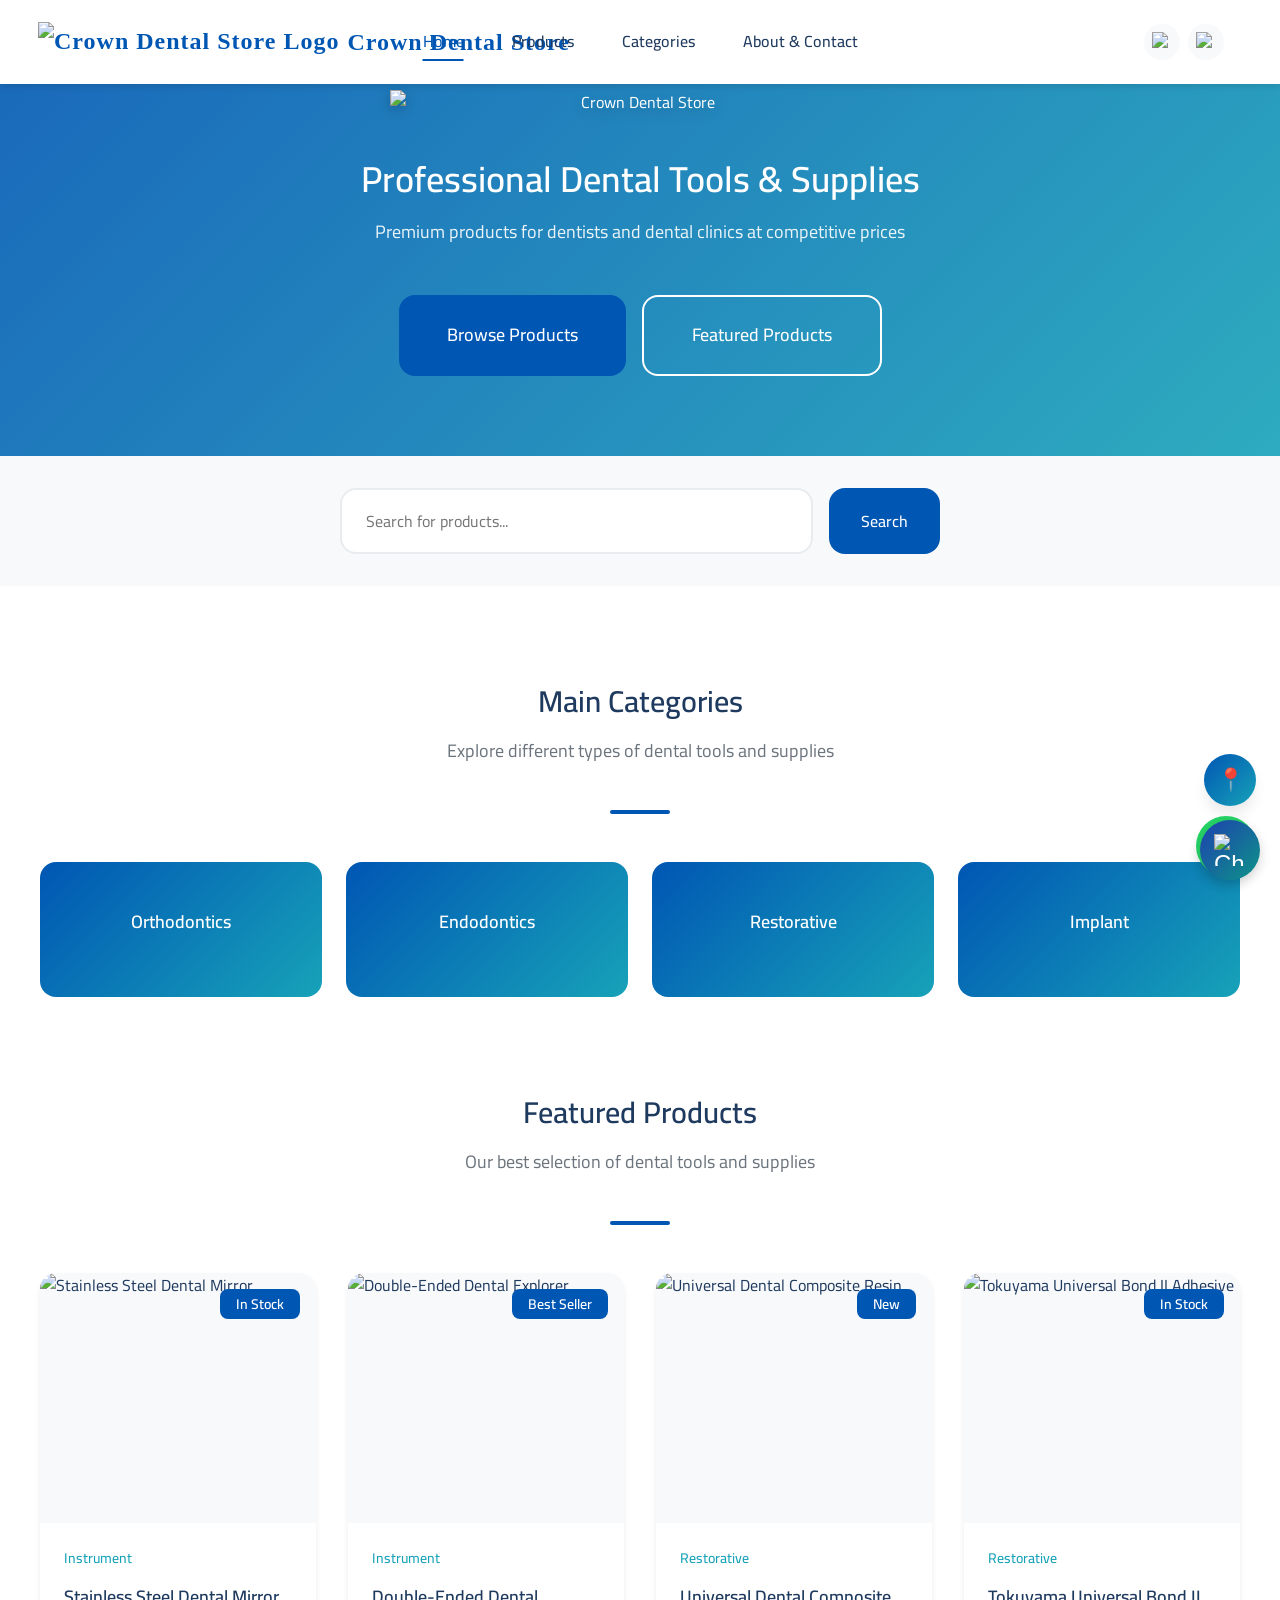
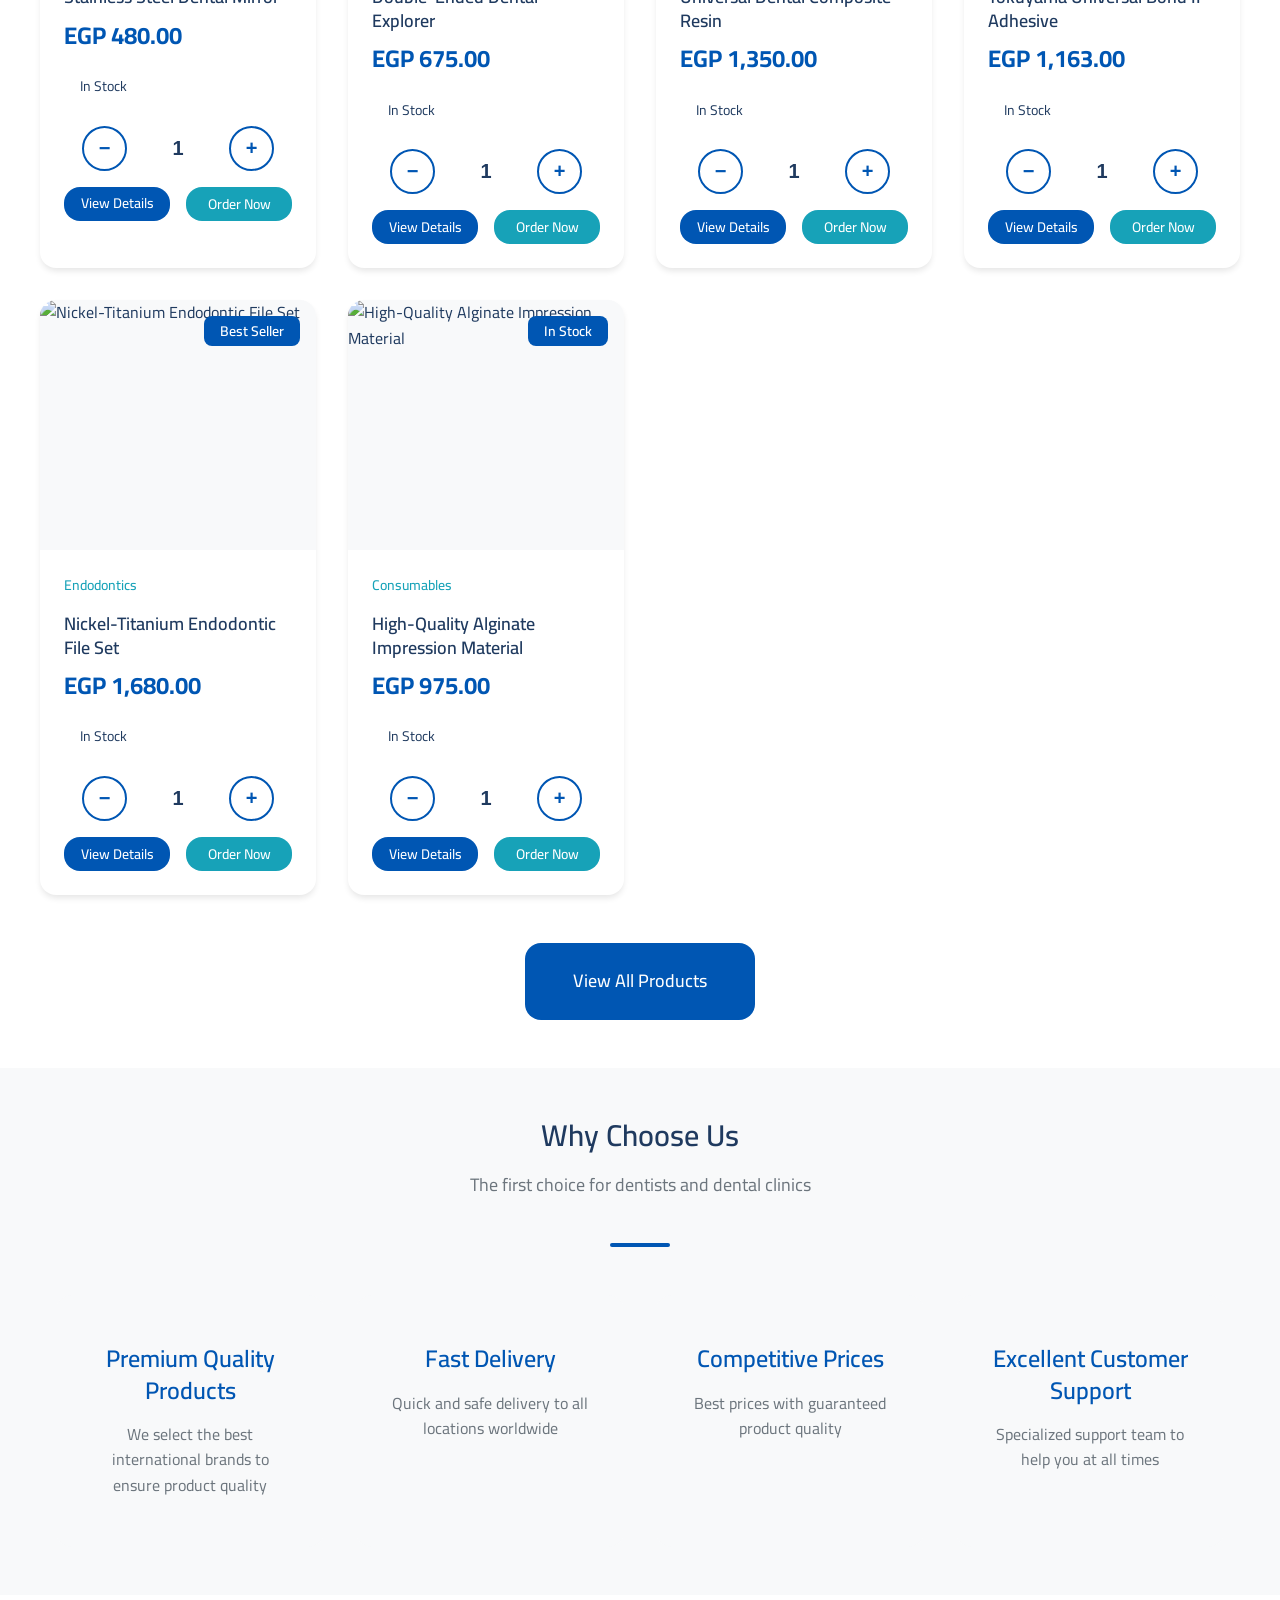
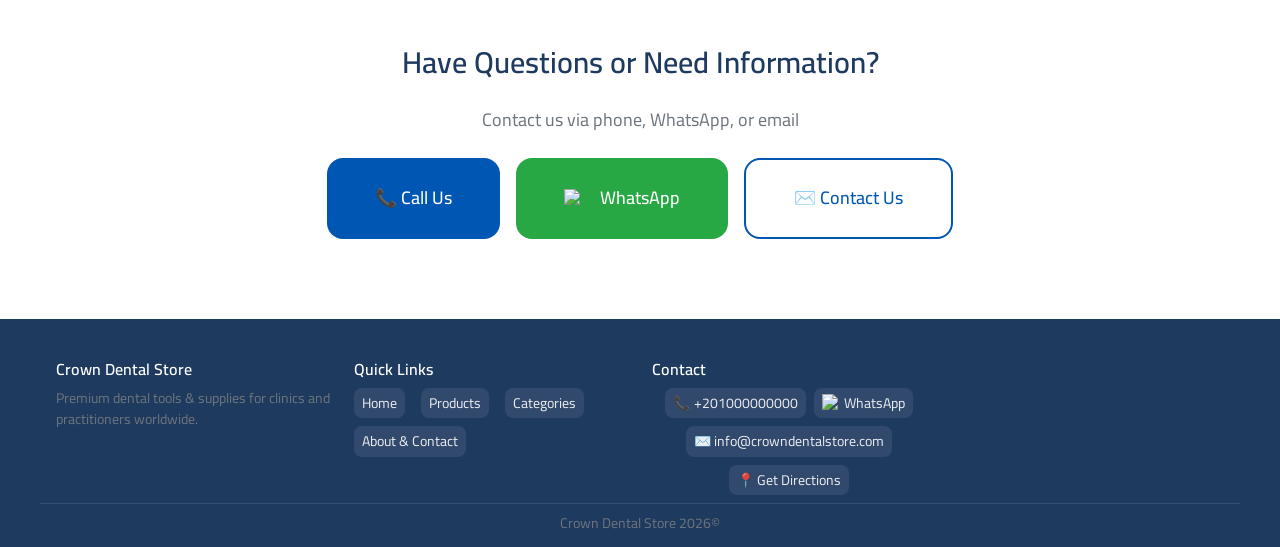
==== commit f74827ed: "Center hero buttons on mobile, footer WhatsApp icon, and site-wide directions routing Co-authored-by" ====
--- a/index.html
+++ b/index.html
@@ -144,58 +144,40 @@
   <section class="section container" style="text-align: center;">
     <h2>Have Questions or Need Information?</h2>
     <p style="font-size: var(--font-size-lg); margin: var(--spacing-lg) 0;">Contact us via phone, WhatsApp, or email</p>
-    <div style="display: flex; gap: var(--spacing-base); justify-content: center; flex-wrap: wrap;">
+    <div class="cta-buttons">
       <a href="tel:+201000000000" class="btn btn-primary btn-lg">📞 Call Us</a>
       <a href="https://wa.me/201000000000?text=Hello" class="btn btn-success btn-lg"><img src="images/social/whatsapp_style_icon.svg" alt="WhatsApp" class="btn-icon"> WhatsApp</a>
       <a href="about-contact.html" class="btn btn-outline btn-lg">✉️ Contact Us</a>
     </div>
   </section>
 
-  <!-- FOOTER -->
-  <footer class="footer">
+  <!-- FOOTER (Home page only) -->
+  <footer class="footer footer-home">
     <div class="footer-content">
       <div class="footer-section">
         <h3>Crown Dental Store</h3>
-        <p>Specialists in providing high-quality dental tools and supplies for dentists and dental clinics.</p>
+        <p>Premium dental tools &amp; supplies for clinics and practitioners worldwide.</p>
       </div>
 
       <div class="footer-section">
         <h3>Quick Links</h3>
-        <ul>
+        <ul class="footer-quick-links">
           <li><a href="index.html">Home</a></li>
           <li><a href="products.html">Products</a></li>
           <li><a href="categories.html">Categories</a></li>
-          <li><a href="about-contact.html">About & Contact</a></li>
+          <li><a href="about-contact.html">About &amp; Contact</a></li>
         </ul>
       </div>
 
       <div class="footer-section">
-        <h3>Categories</h3>
-        <ul>
-          <li><a href="products.html">Orthodontics</a></li>
-          <li><a href="products.html">Restorative Materials</a></li>
-          <li><a href="products.html">Endodontics</a></li>
-          <li><a href="products.html">Other Supplies</a></li>
-        </ul>
-      </div>
-
-      <div class="footer-section">
-        <h3>Contact Us</h3>
-        <div class="footer-contact">
-          <span>📞</span>
-          <span>+201000000000</span>
-        </div>
-        <div class="footer-contact">
-          <img src="images/social/whatsapp_style_icon.svg" alt="WhatsApp" class="footer-icon">
-          <span>WhatsApp</span>
-        </div>
-        <div class="footer-contact">
-          <span>✉️</span>
-          <span>info@crowndentalstore.com</span>
-        </div>
-        <div class="footer-contact">
-          <span>📍</span>
-          <span><a href="https://maps.google.com/?q=Mansoura,Egypt" target="_blank" style="color: inherit; text-decoration: none;">Mansoura - Egypt</a></span>
+        <h3>Contact</h3>
+        <div class="footer-contact-row">
+          <span class="footer-contact-chip">📞 <a href="tel:+201000000000">+201000000000</a></span>
+          <a href="https://wa.me/201000000000?text=Hello" class="footer-contact-chip footer-whatsapp-chip" target="_blank" rel="noopener noreferrer">
+            <img src="images/social/whatsapp_style_icon.svg" alt="WhatsApp" class="footer-social-icon"> WhatsApp
+          </a>
+          <span class="footer-contact-chip">✉️ info@crowndentalstore.com</span>
+          <a href="#" class="footer-contact-chip" data-get-directions>📍 Get Directions</a>
         </div>
       </div>
     </div>
--- a/css/style.css
+++ b/css/style.css
@@ -276,7 +276,7 @@
   font-family: 'Georgia', 'Times New Roman', serif;
   letter-spacing: 1px;
   flex-shrink: 0;
-  margin-left: -6px;
+  margin-left: -18px;
   padding-right: var(--spacing-base);
 }
 
@@ -428,6 +428,9 @@
 
 .hero-content {
   width: 100%;
+  display: flex;
+  flex-direction: column;
+  align-items: center;
 }
 
 .hero-content h1 {
@@ -1241,6 +1244,127 @@
 
 .page-content {
   margin-top: 100px;
+  padding-bottom: var(--spacing-2xl);
+}
+
+/* Home page footer - mobile-friendly layout */
+.footer-home .footer-content {
+  gap: var(--spacing-lg);
+}
+
+.footer-home .footer-quick-links {
+  display: flex;
+  flex-wrap: wrap;
+  gap: var(--spacing-sm) var(--spacing-base);
+  list-style: none;
+  margin: 0;
+  padding: 0;
+}
+
+.footer-home .footer-quick-links li {
+  margin: 0;
+}
+
+.footer-home .footer-quick-links a {
+  color: rgba(255, 255, 255, 0.9);
+  font-size: var(--font-size-sm);
+  padding: var(--spacing-xs) var(--spacing-sm);
+  background: rgba(255, 255, 255, 0.08);
+  border-radius: var(--radius-base);
+  display: inline-block;
+}
+
+.footer-home .footer-quick-links a:hover {
+  color: white;
+  background: rgba(255, 255, 255, 0.15);
+}
+
+.footer-home .footer-contact-row {
+  display: flex;
+  flex-wrap: wrap;
+  gap: var(--spacing-sm);
+  justify-content: center;
+}
+
+.footer-home .footer-contact-chip {
+  display: inline-flex;
+  align-items: center;
+  gap: var(--spacing-xs);
+  font-size: var(--font-size-sm);
+  color: rgba(255, 255, 255, 0.9);
+  padding: var(--spacing-xs) var(--spacing-sm);
+  background: rgba(255, 255, 255, 0.08);
+  border-radius: var(--radius-base);
+}
+
+.footer-home .footer-contact-chip a {
+  color: inherit;
+  text-decoration: none;
+}
+
+.footer-home .footer-whatsapp-chip {
+  text-decoration: none;
+  color: rgba(255, 255, 255, 0.9);
+}
+
+.footer-social-icon {
+  width: 18px;
+  height: 18px;
+  vertical-align: middle;
+  display: inline-block;
+  object-fit: contain;
+}
+
+.footer-contact-chip[data-get-directions] {
+  cursor: pointer;
+  border: none;
+  font-family: inherit;
+}
+
+/* Floating Get Directions button */
+.floating-directions {
+  position: fixed;
+  bottom: calc(var(--spacing-lg) + 70px);
+  right: var(--spacing-lg);
+  width: 52px;
+  height: 52px;
+  background: linear-gradient(135deg, var(--color-primary), var(--color-secondary));
+  color: white;
+  border-radius: 50%;
+  display: flex;
+  align-items: center;
+  justify-content: center;
+  font-size: 22px;
+  cursor: pointer;
+  box-shadow: var(--shadow-lg);
+  transition: all var(--transition-base);
+  z-index: 998;
+  text-decoration: none;
+  border: none;
+}
+
+.floating-directions:hover {
+  transform: scale(1.08);
+  color: white;
+}
+
+[dir="rtl"] .floating-directions {
+  right: auto;
+  left: var(--spacing-lg);
+}
+
+/* Mobile-safe spacing for buttons and content */
+.mobile-safe-x {
+  padding-left: var(--spacing-base);
+  padding-right: var(--spacing-base);
+}
+
+.cta-buttons {
+  display: flex;
+  gap: var(--spacing-base);
+  justify-content: center;
+  flex-wrap: wrap;
+  padding: 0 var(--spacing-base);
 }
 
 /* =============================================================
--- a/css/responsive.css
+++ b/css/responsive.css
@@ -9,6 +9,37 @@
     --font-size-3xl: 1.5rem;
     --font-size-2xl: 1.25rem;
     --spacing-2xl: 2rem;
+  }
+
+  .container,
+  .section.container {
+    padding-left: max(16px, var(--spacing-base));
+    padding-right: max(16px, var(--spacing-base));
+  }
+
+  .page-content {
+    padding-bottom: 90px;
+  }
+
+  .card-body {
+    padding: var(--spacing-sm) max(10px, var(--spacing-sm));
+  }
+
+  .card-actions {
+    padding: 0 4px;
+  }
+
+  .floating-directions {
+    bottom: var(--spacing-base);
+    left: var(--spacing-base);
+    right: auto;
+    width: 48px;
+    height: 48px;
+  }
+
+  [dir="rtl"] .floating-directions {
+    left: auto;
+    right: var(--spacing-base);
   }
 
   /* Navbar */
@@ -133,6 +164,9 @@
 
   .hero-buttons {
     gap: var(--spacing-sm);
+    justify-content: center;
+    align-items: center;
+    flex-wrap: wrap;
   }
 
   /* Search Bar */
@@ -226,10 +260,10 @@
     gap: var(--spacing-lg);
   }
 
-  /* Footer */
-  .footer-content {
-    grid-template-columns: 1fr 1fr;
-    gap: var(--spacing-base);
+  /* Home footer on tablet */
+  .footer-home .footer-content {
+    grid-template-columns: 1fr;
+    text-align: center;
   }
 
   /* About & Contact */
@@ -320,9 +354,70 @@
     --spacing-xl: 1rem;
   }
 
-  /* Container */
+  /* Container - extra side margin so buttons don't touch screen edges */
   .container {
+    padding-left: max(18px, var(--spacing-base));
+    padding-right: max(18px, var(--spacing-base));
+  }
+
+  .page-content {
+    padding-bottom: 90px;
+  }
+
+  .section.container {
+    padding-left: max(18px, var(--spacing-base));
+    padding-right: max(18px, var(--spacing-base));
+  }
+
+  .cta-buttons {
+    padding: 0 max(12px, var(--spacing-sm));
+    gap: var(--spacing-sm);
+  }
+
+  .cta-buttons .btn {
+    min-width: 0;
+    flex: 1 1 auto;
+    max-width: 100%;
+  }
+
+  .hero-buttons {
+    flex-direction: row;
+    flex-wrap: wrap;
+    justify-content: center;
+    align-items: center;
     padding: 0 var(--spacing-base);
+    width: 100%;
+  }
+
+  .hero-buttons .btn {
+    width: auto;
+    flex: 0 1 auto;
+    min-width: 0;
+    max-width: calc(50% - var(--spacing-xs));
+    padding: var(--spacing-sm) var(--spacing-base);
+    font-size: var(--font-size-sm);
+  }
+
+  .card-body {
+    padding: var(--spacing-sm) max(10px, var(--spacing-sm));
+  }
+
+  .card-actions {
+    padding: 0 2px;
+  }
+
+  .category-card {
+    margin: 0 2px;
+  }
+
+  .controls {
+    margin-left: 2px;
+    margin-right: 2px;
+  }
+
+  .breadcrumb {
+    margin-left: 0;
+    margin-right: 0;
   }
 
   /* Navbar */
@@ -376,7 +471,16 @@
 
   .hero-buttons {
     gap: var(--spacing-sm);
-    flex-direction: column;
+    flex-direction: row;
+    flex-wrap: wrap;
+    justify-content: center;
+    align-items: center;
+  }
+
+  .hero-buttons .btn {
+    width: auto;
+    max-width: none;
+    flex: 0 1 auto;
   }
 
   /* Search Container */
@@ -505,32 +609,50 @@
     font-size: 30px;
   }
 
-  /* Footer */
-  .footer {
-    padding: var(--spacing-base) 0 var(--spacing-xs);
-    margin-top: var(--spacing-base);
-  }
-
-  .footer-content {
+  /* Home footer - mobile optimized */
+  .footer-home {
+    padding: var(--spacing-lg) max(16px, var(--spacing-base)) var(--spacing-sm);
+    margin-top: var(--spacing-lg);
+  }
+
+  .footer-home .footer-content {
     grid-template-columns: 1fr;
-    gap: var(--spacing-sm);
-    padding: var(--spacing-sm);
-    margin-bottom: var(--spacing-xs);
-  }
-
-  .footer-section h3 {
-    font-size: var(--font-size-sm);
-    margin-bottom: var(--spacing-xs);
-  }
-
-  .footer-bottom {
-    padding-top: var(--spacing-xs);
-    padding-left: var(--spacing-sm);
-    padding-right: var(--spacing-sm);
+    gap: var(--spacing-base);
+    padding: 0;
+    text-align: center;
+  }
+
+  .footer-home .footer-section {
+    padding: 0 var(--spacing-xs);
+  }
+
+  .footer-home .footer-section h3 {
+    font-size: var(--font-size-base);
+    margin-bottom: var(--spacing-sm);
+  }
+
+  .footer-home .footer-section > p {
+    font-size: var(--font-size-sm);
+    line-height: 1.5;
+    max-width: 320px;
+    margin-left: auto;
+    margin-right: auto;
+  }
+
+  .footer-home .footer-quick-links {
+    justify-content: center;
+  }
+
+  .footer-home .footer-contact-row {
+    justify-content: center;
+  }
+
+  .footer-home .footer-bottom {
+    padding-top: var(--spacing-sm);
     font-size: var(--font-size-xs);
   }
 
-  /* Floating WhatsApp Button */
+  /* Floating WhatsApp & Directions buttons */
   .floating-whatsapp {
     width: 50px;
     height: 50px;
@@ -542,6 +664,20 @@
   [dir="rtl"] .floating-whatsapp {
     right: auto;
     left: var(--spacing-base);
+  }
+
+  .floating-directions {
+    width: 46px;
+    height: 46px;
+    font-size: 20px;
+    bottom: var(--spacing-base);
+    left: var(--spacing-base);
+    right: auto;
+  }
+
+  [dir="rtl"] .floating-directions {
+    left: auto;
+    right: var(--spacing-base);
   }
 
   /* Buttons */
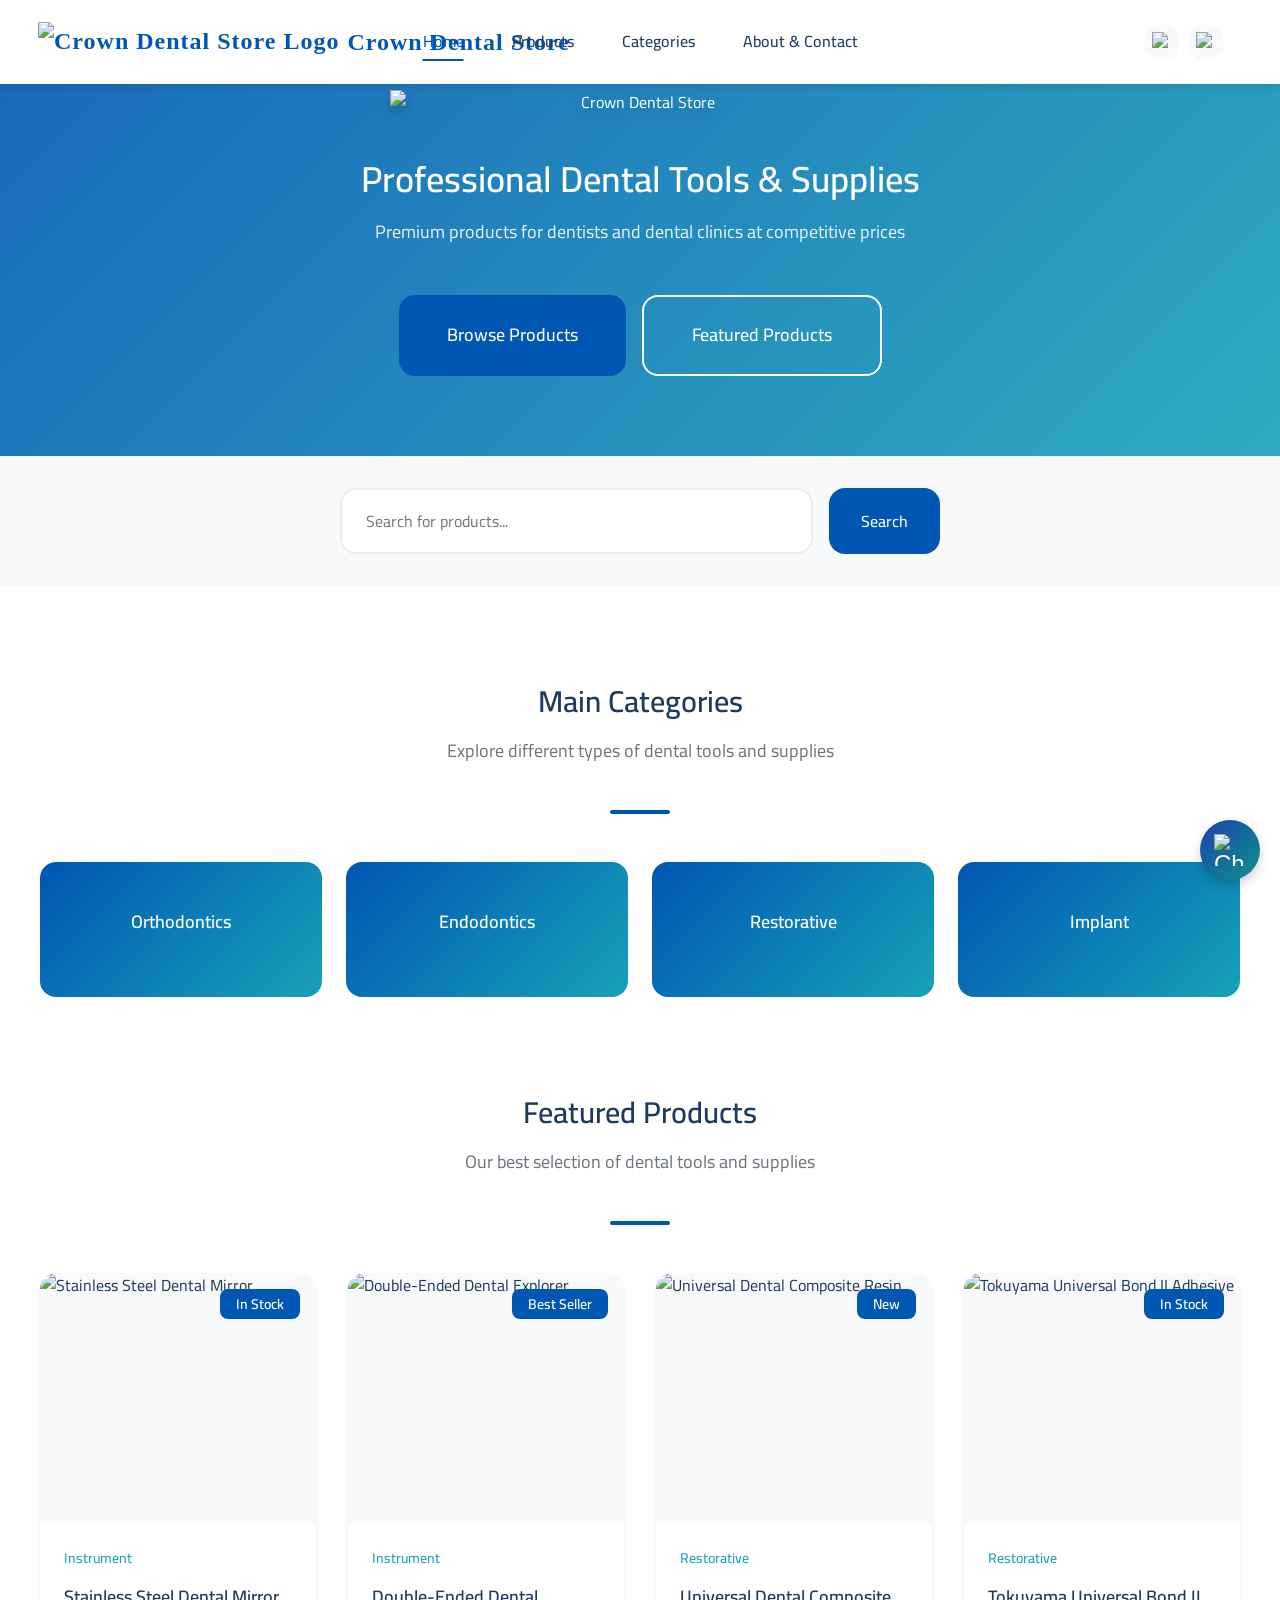
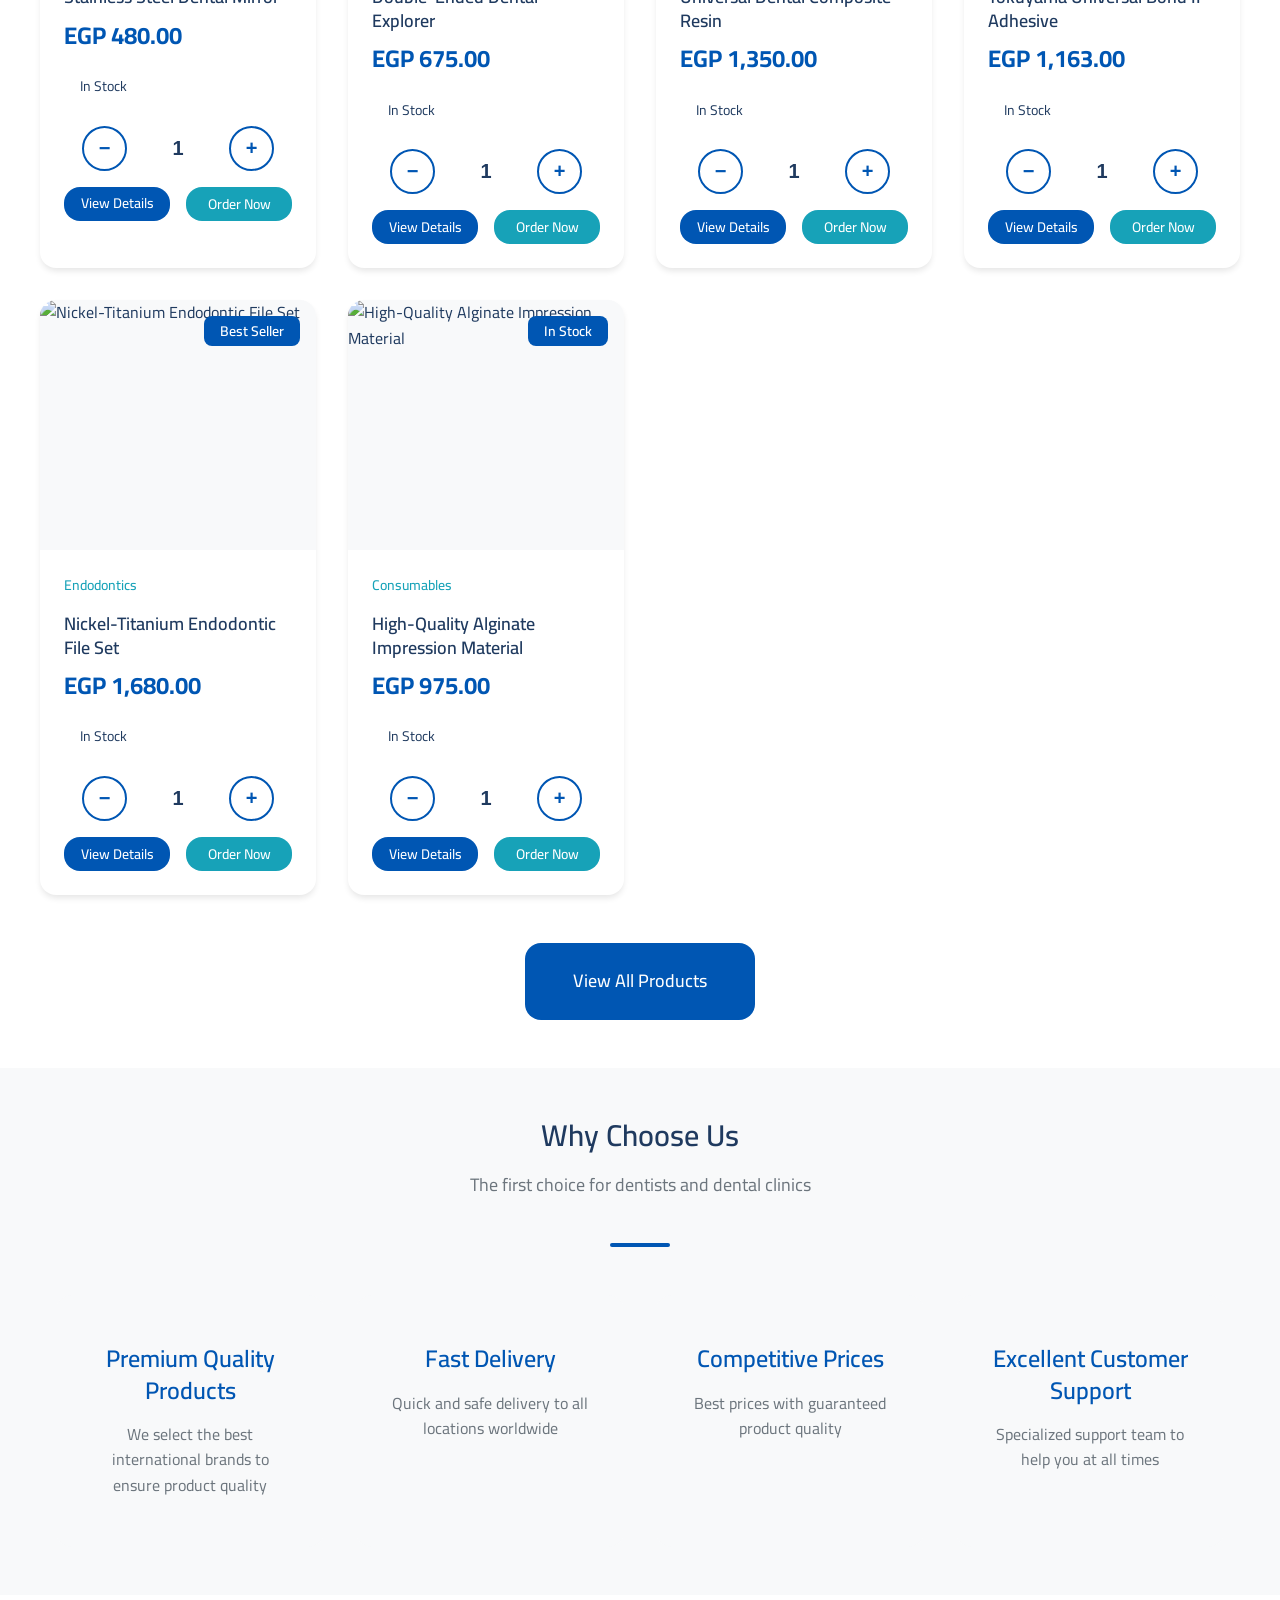
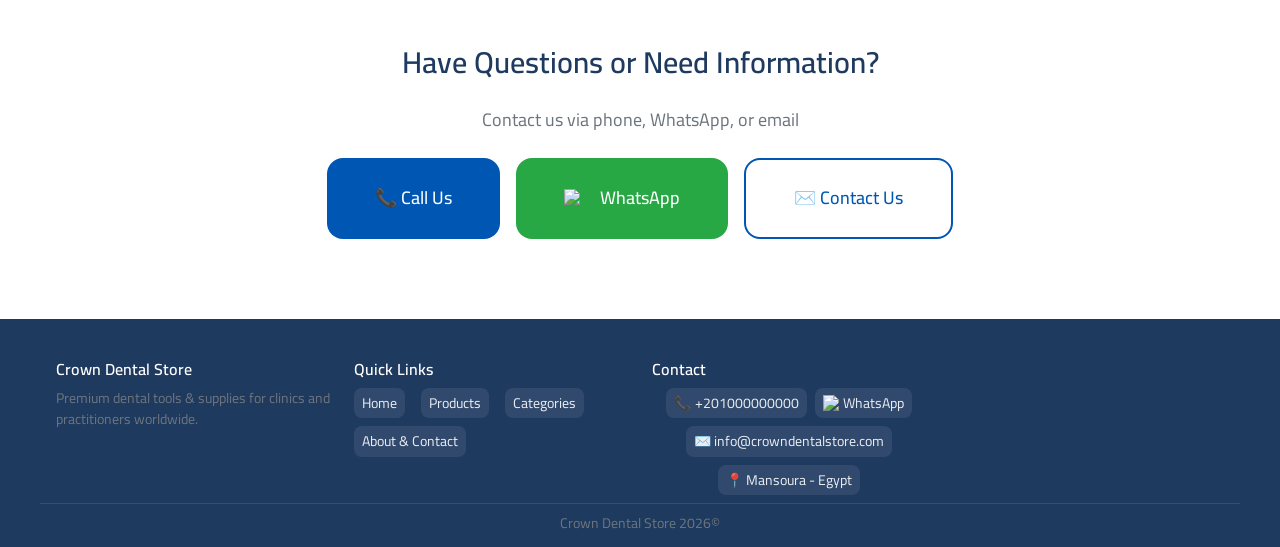
==== commit a592a3e7: "Remove floating WhatsApp, fix footer icon, center hero buttons, enable mobile directions Co-authored" ====
--- a/index.html
+++ b/index.html
@@ -177,7 +177,7 @@
             <img src="images/social/whatsapp_style_icon.svg" alt="WhatsApp" class="footer-social-icon"> WhatsApp
           </a>
           <span class="footer-contact-chip">✉️ info@crowndentalstore.com</span>
-          <a href="#" class="footer-contact-chip" data-get-directions>📍 Get Directions</a>
+          <a href="#" class="footer-contact-chip footer-location-chip" data-get-directions>📍 Mansoura - Egypt</a>
         </div>
       </div>
     </div>
--- a/css/style.css
+++ b/css/style.css
@@ -1308,26 +1308,46 @@
 }
 
 .footer-social-icon {
-  width: 18px;
-  height: 18px;
+  width: 16px;
+  height: 16px;
+  max-width: 16px;
+  max-height: 16px;
   vertical-align: middle;
   display: inline-block;
   object-fit: contain;
-}
-
-.footer-contact-chip[data-get-directions] {
+  flex-shrink: 0;
+}
+
+.footer-home .footer-whatsapp-chip {
+  display: inline-flex;
+  align-items: center;
+  gap: 4px;
+}
+
+.footer-location-chip {
+  text-decoration: none;
+  color: rgba(255, 255, 255, 0.9);
+  cursor: pointer;
+}
+
+.footer-contact-chip[data-get-directions],
+.footer-location-chip {
   cursor: pointer;
   border: none;
   font-family: inherit;
+  text-decoration: none;
 }
 
 /* Floating Get Directions button */
 .floating-directions {
   position: fixed;
-  bottom: calc(var(--spacing-lg) + 70px);
+  bottom: var(--spacing-lg);
   right: var(--spacing-lg);
   width: 52px;
   height: 52px;
+  min-width: 52px;
+  min-height: 52px;
+  padding: 0;
   background: linear-gradient(135deg, var(--color-primary), var(--color-secondary));
   color: white;
   border-radius: 50%;
@@ -1335,12 +1355,19 @@
   align-items: center;
   justify-content: center;
   font-size: 22px;
+  line-height: 1;
   cursor: pointer;
   box-shadow: var(--shadow-lg);
   transition: all var(--transition-base);
-  z-index: 998;
+  z-index: 9997;
   text-decoration: none;
   border: none;
+}
+
+.floating-directions-icon {
+  font-size: 22px;
+  line-height: 1;
+  pointer-events: none;
 }
 
 .floating-directions:hover {
@@ -1372,23 +1399,7 @@
    ============================================================= */
 
 .floating-whatsapp {
-  position: fixed;
-  bottom: var(--spacing-lg);
-  right: var(--spacing-lg);
-  width: 60px;
-  height: 60px;
-  background-color: #25D366;
-  color: white;
-  border-radius: 50%;
-  display: flex;
-  align-items: center;
-  justify-content: center;
-  font-size: 30px;
-  cursor: pointer;
-  box-shadow: var(--shadow-lg);
-  transition: all var(--transition-base);
-  z-index: 999;
-  text-decoration: none;
+  display: none !important;
 }
 
 [dir="rtl"] .floating-whatsapp {
--- a/css/responsive.css
+++ b/css/responsive.css
@@ -30,16 +30,27 @@
   }
 
   .floating-directions {
+    display: flex !important;
     bottom: var(--spacing-base);
     left: var(--spacing-base);
     right: auto;
-    width: 48px;
-    height: 48px;
+    width: 50px;
+    height: 50px;
+    min-width: 50px;
+    min-height: 50px;
+    z-index: 9997;
   }
 
   [dir="rtl"] .floating-directions {
     left: auto;
     right: var(--spacing-base);
+  }
+
+  .footer-home .footer-social-icon {
+    width: 16px !important;
+    height: 16px !important;
+    max-width: 16px !important;
+    max-height: 16px !important;
   }
 
   /* Navbar */
@@ -163,10 +174,21 @@
   }
 
   .hero-buttons {
+    display: flex;
+    flex-direction: column;
+    align-items: center;
+    justify-content: center;
     gap: var(--spacing-sm);
+    width: 100%;
+    margin: 0 auto;
+  }
+
+  .hero-buttons .btn {
+    width: auto;
+    min-width: 200px;
+    max-width: 280px;
+    text-align: center;
     justify-content: center;
-    align-items: center;
-    flex-wrap: wrap;
   }
 
   /* Search Bar */
@@ -381,21 +403,25 @@
   }
 
   .hero-buttons {
-    flex-direction: row;
-    flex-wrap: wrap;
+    display: flex;
+    flex-direction: column;
+    align-items: center;
     justify-content: center;
-    align-items: center;
     padding: 0 var(--spacing-base);
     width: 100%;
+    margin: 0 auto;
+    gap: var(--spacing-sm);
   }
 
   .hero-buttons .btn {
     width: auto;
-    flex: 0 1 auto;
-    min-width: 0;
-    max-width: calc(50% - var(--spacing-xs));
-    padding: var(--spacing-sm) var(--spacing-base);
-    font-size: var(--font-size-sm);
+    min-width: 200px;
+    max-width: 260px;
+    flex: 0 0 auto;
+    padding: var(--spacing-sm) var(--spacing-lg);
+    font-size: var(--font-size-sm);
+    text-align: center;
+    justify-content: center;
   }
 
   .card-body {
@@ -469,18 +495,11 @@
     margin-bottom: var(--spacing-lg);
   }
 
-  .hero-buttons {
-    gap: var(--spacing-sm);
-    flex-direction: row;
-    flex-wrap: wrap;
-    justify-content: center;
+  .hero-content {
+    display: flex;
+    flex-direction: column;
     align-items: center;
-  }
-
-  .hero-buttons .btn {
-    width: auto;
-    max-width: none;
-    flex: 0 1 auto;
+    text-align: center;
   }
 
   /* Search Container */
@@ -652,32 +671,32 @@
     font-size: var(--font-size-xs);
   }
 
-  /* Floating WhatsApp & Directions buttons */
-  .floating-whatsapp {
-    width: 50px;
-    height: 50px;
-    font-size: 24px;
-    bottom: var(--spacing-base);
-    right: var(--spacing-base);
-  }
-
-  [dir="rtl"] .floating-whatsapp {
-    right: auto;
-    left: var(--spacing-base);
-  }
-
+  /* Floating directions button (mobile) */
   .floating-directions {
-    width: 46px;
-    height: 46px;
+    display: flex !important;
+    width: 48px;
+    height: 48px;
+    min-width: 48px;
+    min-height: 48px;
     font-size: 20px;
     bottom: var(--spacing-base);
     left: var(--spacing-base);
     right: auto;
+    padding: 0;
+    z-index: 9997;
+  }
+
+  .floating-directions-icon {
+    font-size: 20px;
   }
 
   [dir="rtl"] .floating-directions {
     left: auto;
     right: var(--spacing-base);
+  }
+
+  .floating-whatsapp {
+    display: none !important;
   }
 
   /* Buttons */
@@ -987,16 +1006,25 @@
     min-width: auto;
   }
 
+  .floating-directions {
+    display: flex !important;
+    width: 50px;
+    height: 50px;
+    min-width: 50px;
+    min-height: 50px;
+    bottom: 16px;
+    left: 16px;
+    right: auto;
+    padding: 0;
+  }
+
+  [dir="rtl"] .floating-directions {
+    left: auto;
+    right: 16px;
+  }
+
   .floating-whatsapp {
-    width: 54px;
-    height: 54px;
-    bottom: 16px;
-    right: 16px;
-  }
-
-  [dir="rtl"] .floating-whatsapp {
-    right: auto;
-    left: 16px;
+    display: none !important;
   }
 }
 
@@ -1036,20 +1064,27 @@
 
 /* Better image scaling for mobile */
 @media (max-width: 768px) {
-  img {
+  .hero-image,
+  .card-image img,
+  .product-main-image,
+  .card-image {
     max-width: 100%;
     height: auto;
-  }
-
-  .hero-image,
-  .card-image,
-  .product-main-image {
     object-fit: contain;
   }
 
-  .navbar-icon img {
+  .navbar-icon img,
+  .footer-social-icon,
+  .btn-icon {
     max-width: none;
     height: auto;
+  }
+
+  .footer-social-icon {
+    width: 16px !important;
+    height: 16px !important;
+    max-width: 16px !important;
+    max-height: 16px !important;
   }
 }
 
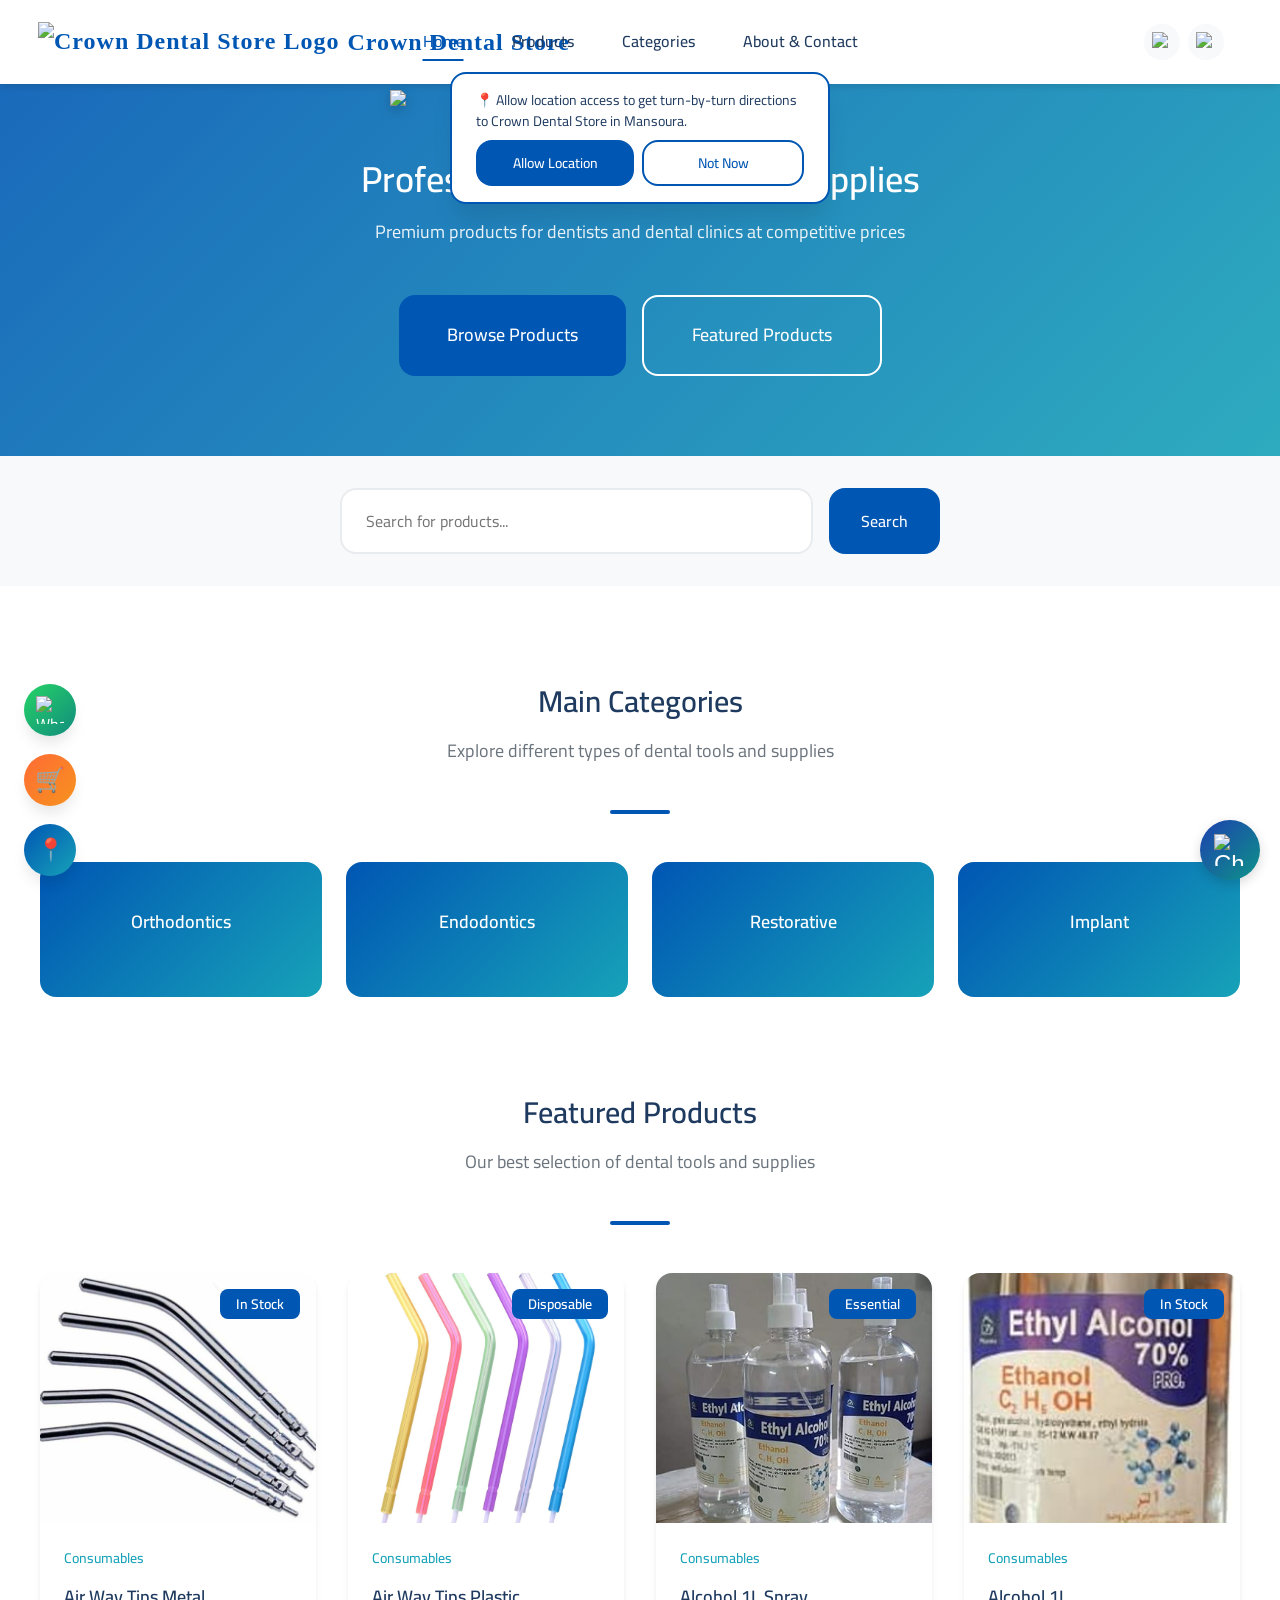
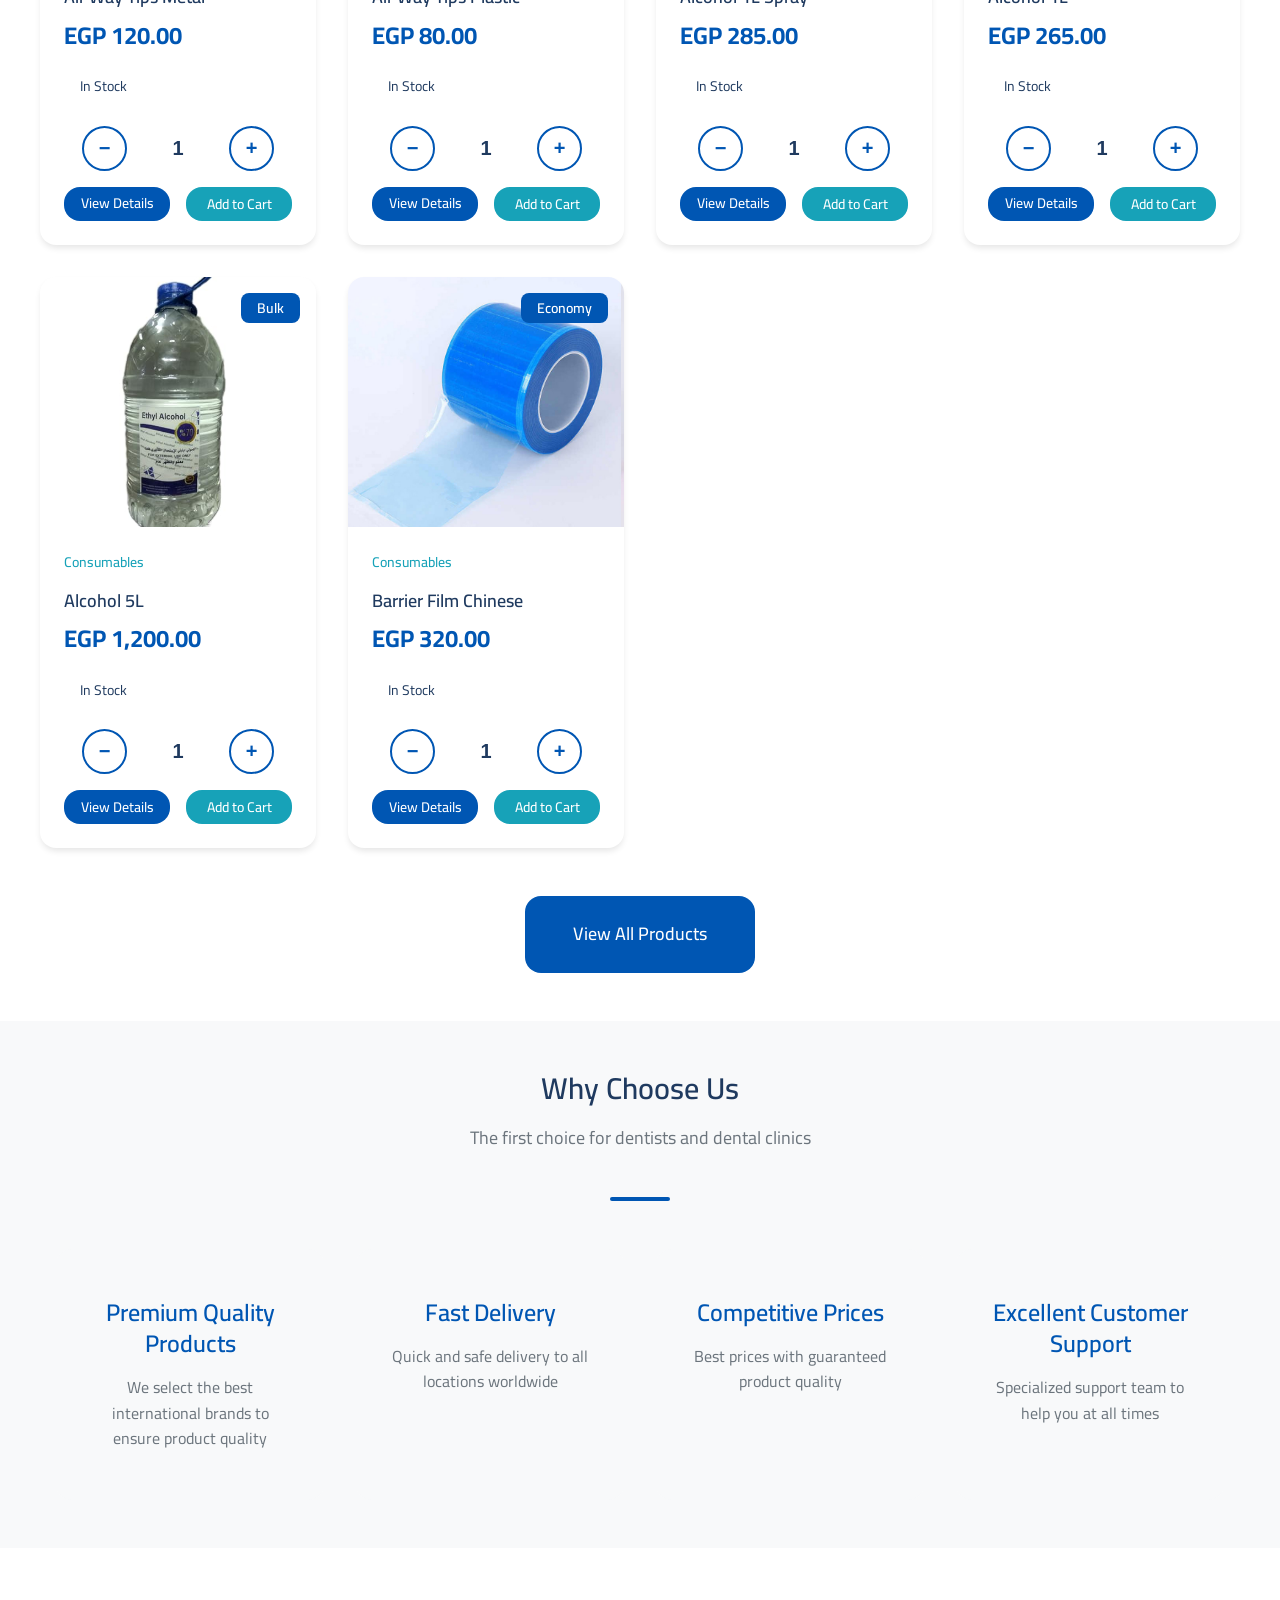
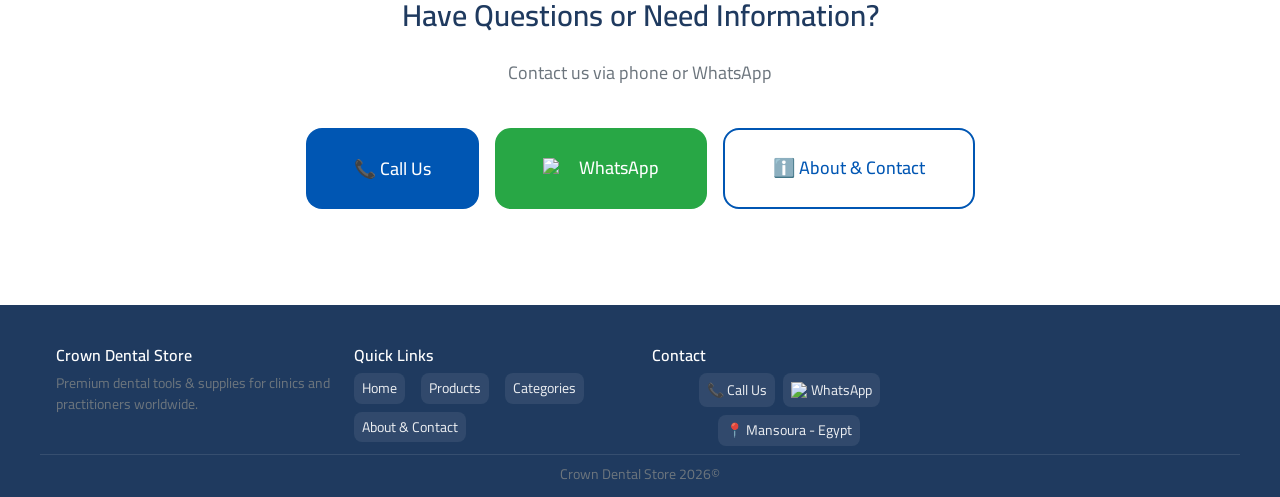
==== commit 6854f322: "Fix: Add to Cart behavior and View Details functionality - Added all 87 products from Consumables an" ====
--- a/index.html
+++ b/index.html
@@ -143,11 +143,11 @@
   <!-- CTA SECTION -->
   <section class="section container" style="text-align: center;">
     <h2>Have Questions or Need Information?</h2>
-    <p style="font-size: var(--font-size-lg); margin: var(--spacing-lg) 0;">Contact us via phone, WhatsApp, or email</p>
+    <p style="font-size: var(--font-size-lg); margin: var(--spacing-lg) 0;">Contact us via phone or WhatsApp</p>
     <div class="cta-buttons">
-      <a href="tel:+201000000000" class="btn btn-primary btn-lg">📞 Call Us</a>
-      <a href="https://wa.me/201000000000?text=Hello" class="btn btn-success btn-lg"><img src="images/social/whatsapp_style_icon.svg" alt="WhatsApp" class="btn-icon"> WhatsApp</a>
-      <a href="about-contact.html" class="btn btn-outline btn-lg">✉️ Contact Us</a>
+      <button onclick="showCallOptions()" class="btn btn-primary btn-lg">📞 Call Us</button>
+      <a href="https://wa.me/201028260186?text=Hello" class="btn btn-success btn-lg"><img src="images/social/whatsapp_style_icon.svg" alt="WhatsApp" class="btn-icon"> WhatsApp</a>
+      <a href="about-contact.html" class="btn btn-outline btn-lg">ℹ️ About & Contact</a>
     </div>
   </section>
 
@@ -172,11 +172,10 @@
       <div class="footer-section">
         <h3>Contact</h3>
         <div class="footer-contact-row">
-          <span class="footer-contact-chip">📞 <a href="tel:+201000000000">+201000000000</a></span>
-          <a href="https://wa.me/201000000000?text=Hello" class="footer-contact-chip footer-whatsapp-chip" target="_blank" rel="noopener noreferrer">
+          <button onclick="showCallOptions()" class="footer-contact-chip" style="cursor: pointer; border: none; font-family: inherit;">📞 Call Us</button>
+          <a href="https://wa.me/201028260186?text=Hello" class="footer-contact-chip footer-whatsapp-chip" target="_blank" rel="noopener noreferrer">
             <img src="images/social/whatsapp_style_icon.svg" alt="WhatsApp" class="footer-social-icon"> WhatsApp
           </a>
-          <span class="footer-contact-chip">✉️ info@crowndentalstore.com</span>
           <a href="#" class="footer-contact-chip footer-location-chip" data-get-directions>📍 Mansoura - Egypt</a>
         </div>
       </div>
@@ -192,6 +191,7 @@
   <!-- JavaScript Files -->
   <script src="js/data.js"></script>
   <script src="js/main.js"></script>
+  <script src="js/cart.js"></script>
   <script src="js/search-enhanced.js"></script>
   <script src="js/chatbot.js"></script>
   <script>
--- a/css/style.css
+++ b/css/style.css
@@ -1338,11 +1338,12 @@
   text-decoration: none;
 }
 
-/* Floating Get Directions button */
+/* Floating Get Directions button — bottom-left on all screen sizes */
 .floating-directions {
   position: fixed;
   bottom: var(--spacing-lg);
-  right: var(--spacing-lg);
+  left: var(--spacing-lg);
+  right: auto;
   width: 52px;
   height: 52px;
   min-width: 52px;
@@ -1364,10 +1365,60 @@
   border: none;
 }
 
+/* Location permission prompt (mobile on first visit) */
+.location-prompt {
+  position: fixed;
+  top: 72px;
+  left: 50%;
+  transform: translateX(-50%);
+  width: calc(100% - 24px);
+  max-width: 380px;
+  background: white;
+  padding: var(--spacing-base) var(--spacing-lg);
+  border-radius: var(--radius-lg);
+  box-shadow: var(--shadow-xl);
+  z-index: 10001;
+  border: 2px solid var(--color-primary);
+  animation: slideDown 0.35s ease;
+}
+
+@keyframes slideDown {
+  from { opacity: 0; transform: translateX(-50%) translateY(-12px); }
+  to { opacity: 1; transform: translateX(-50%) translateY(0); }
+}
+
+.location-prompt p {
+  margin: 0 0 var(--spacing-sm);
+  font-size: var(--font-size-sm);
+  color: var(--color-text);
+  line-height: 1.5;
+}
+
+.location-prompt-actions {
+  display: flex;
+  gap: var(--spacing-sm);
+  flex-wrap: wrap;
+}
+
+.location-prompt-actions .btn {
+  flex: 1;
+  min-width: 0;
+  padding: var(--spacing-sm) var(--spacing-base);
+  font-size: var(--font-size-sm);
+}
+
+.location-prompt.is-hidden {
+  display: none;
+}
+
 .floating-directions-icon {
+  position: relative;
   font-size: 22px;
   line-height: 1;
   pointer-events: none;
+  display: flex;
+  align-items: center;
+  justify-content: center;
 }
 
 .floating-directions:hover {
@@ -1375,9 +1426,14 @@
   color: white;
 }
 
+.floating-directions.is-loading {
+  opacity: 0.7;
+  pointer-events: none;
+}
+
 [dir="rtl"] .floating-directions {
-  right: auto;
-  left: var(--spacing-lg);
+  left: auto;
+  right: var(--spacing-lg);
 }
 
 /* Mobile-safe spacing for buttons and content */
@@ -1391,7 +1447,283 @@
   gap: var(--spacing-base);
   justify-content: center;
   flex-wrap: wrap;
-  padding: 0 var(--spacing-base);
+  padding: var(--spacing-base);
+}
+
+/* =============================================================
+   SHOPPING CART PAGE
+   ============================================================= */
+
+.cart-container {
+  display: grid;
+  grid-template-columns: 1fr 400px;
+  gap: var(--spacing-2xl);
+  margin-top: var(--spacing-2xl);
+}
+
+.cart-items {
+  display: flex;
+  flex-direction: column;
+  gap: var(--spacing-lg);
+}
+
+.cart-item {
+  display: grid;
+  grid-template-columns: 120px 1fr auto;
+  gap: var(--spacing-lg);
+  padding: var(--spacing-lg);
+  background-color: white;
+  border-radius: var(--radius-lg);
+  box-shadow: var(--shadow-base);
+  align-items: center;
+}
+
+.cart-item-image {
+  width: 120px;
+  height: 120px;
+  object-fit: cover;
+  border-radius: var(--radius-base);
+  background-color: var(--color-bg-light);
+}
+
+.cart-item-details {
+  display: flex;
+  flex-direction: column;
+  gap: var(--spacing-xs);
+}
+
+.cart-item-name {
+  font-size: var(--font-size-lg);
+  font-weight: 600;
+  color: var(--color-text);
+  margin: 0;
+}
+
+.cart-item-category {
+  font-size: var(--font-size-sm);
+  color: var(--color-secondary);
+  margin: 0;
+}
+
+.cart-item-price {
+  font-size: var(--font-size-base);
+  font-weight: 600;
+  color: var(--color-primary);
+  margin: 0;
+}
+
+.cart-item-actions {
+  display: flex;
+  flex-direction: column;
+  align-items: center;
+  gap: var(--spacing-base);
+}
+
+.cart-quantity-controls {
+  display: flex;
+  align-items: center;
+  gap: var(--spacing-sm);
+}
+
+.cart-qty-btn {
+  background: white;
+  border: 2px solid var(--color-primary);
+  color: var(--color-primary);
+  font-size: var(--font-size-lg);
+  font-weight: bold;
+  cursor: pointer;
+  width: 35px;
+  height: 35px;
+  border-radius: 50%;
+  display: flex;
+  align-items: center;
+  justify-content: center;
+  transition: all var(--transition-fast);
+}
+
+.cart-qty-btn:hover {
+  background-color: var(--color-primary);
+  color: white;
+}
+
+.cart-qty-input {
+  border: 1px solid var(--color-border);
+  background: white;
+  text-align: center;
+  font-weight: 600;
+  color: var(--color-text);
+  padding: var(--spacing-xs) var(--spacing-sm);
+  width: 60px;
+  font-size: var(--font-size-base);
+  border-radius: var(--radius-base);
+}
+
+.cart-item-subtotal {
+  font-size: var(--font-size-xl);
+  font-weight: 700;
+  color: var(--color-primary);
+  margin: 0;
+}
+
+.btn-remove-item {
+  background: none;
+  border: none;
+  cursor: pointer;
+  font-size: var(--font-size-xl);
+  padding: var(--spacing-xs);
+  transition: transform var(--transition-fast);
+}
+
+.btn-remove-item:hover {
+  transform: scale(1.2);
+}
+
+.cart-summary {
+  background-color: white;
+  border-radius: var(--radius-lg);
+  box-shadow: var(--shadow-base);
+  padding: var(--spacing-xl);
+  position: sticky;
+  top: 100px;
+  height: fit-content;
+}
+
+.cart-summary h3 {
+  margin-bottom: var(--spacing-lg);
+  color: var(--color-text);
+}
+
+.cart-summary-row {
+  display: flex;
+  justify-content: space-between;
+  padding: var(--spacing-base) 0;
+  border-bottom: 1px solid var(--color-border);
+  font-size: var(--font-size-base);
+}
+
+.cart-summary-total {
+  border-bottom: none;
+  font-size: var(--font-size-xl);
+  font-weight: 700;
+  color: var(--color-primary);
+  margin-top: var(--spacing-base);
+  padding-top: var(--spacing-lg);
+  border-top: 2px solid var(--color-primary);
+}
+
+.empty-cart {
+  margin-top: var(--spacing-3xl);
+}
+
+/* =============================================================
+   FLOATING CART BUTTON
+   ============================================================= */
+
+.floating-cart {
+  position: fixed;
+  bottom: calc(var(--spacing-lg) + 70px);
+  left: var(--spacing-lg);
+  right: auto;
+  width: 52px;
+  height: 52px;
+  min-width: 52px;
+  min-height: 52px;
+  padding: 0;
+  background: linear-gradient(135deg, #FF6B35, #F7931E);
+  color: white;
+  border-radius: 50%;
+  display: flex;
+  align-items: center;
+  justify-content: center;
+  font-size: 24px;
+  line-height: 1;
+  cursor: pointer;
+  box-shadow: var(--shadow-lg);
+  transition: all var(--transition-base);
+  z-index: 9998;
+  text-decoration: none;
+  border: none;
+}
+
+.floating-cart:hover {
+  transform: scale(1.08);
+  color: white;
+  box-shadow: var(--shadow-xl);
+}
+
+.cart-badge {
+  position: absolute;
+  top: -5px;
+  right: -5px;
+  background-color: var(--color-danger);
+  color: white;
+  border-radius: 50%;
+  width: 22px;
+  height: 22px;
+  display: flex;
+  align-items: center;
+  justify-content: center;
+  font-size: var(--font-size-xs);
+  font-weight: 700;
+  border: 2px solid white;
+}
+
+[dir="rtl"] .floating-cart {
+  left: auto;
+  right: var(--spacing-lg);
+}
+
+/* Button icon helper */
+.btn-icon {
+  width: 18px;
+  height: 18px;
+  vertical-align: middle;
+  margin-right: 4px;
+}
+
+[dir="rtl"] .btn-icon {
+  margin-right: 0;
+  margin-left: 4px;
+}
+
+/* =============================================================
+   FLOATING WHATSAPP BUTTON
+   ============================================================= */
+
+.floating-whatsapp {
+  position: fixed;
+  bottom: calc(var(--spacing-lg) + 140px);
+  left: var(--spacing-lg);
+  right: auto;
+  width: 52px;
+  height: 52px;
+  min-width: 52px;
+  min-height: 52px;
+  padding: 0;
+  background: linear-gradient(135deg, #25D366, #128C7E);
+  color: white;
+  border-radius: 50%;
+  display: flex;
+  align-items: center;
+  justify-content: center;
+  cursor: pointer;
+  box-shadow: var(--shadow-lg);
+  transition: all var(--transition-base);
+  z-index: 9999;
+  text-decoration: none;
+  border: none;
+}
+
+.floating-whatsapp:hover {
+  transform: scale(1.08);
+  color: white;
+  box-shadow: var(--shadow-xl);
+}
+
+[dir="rtl"] .floating-whatsapp {
+  left: auto;
+  right: var(--spacing-lg);
+}ding: 0 var(--spacing-base);
 }
 
 /* =============================================================
--- a/css/responsive.css
+++ b/css/responsive.css
@@ -51,6 +51,12 @@
     height: 16px !important;
     max-width: 16px !important;
     max-height: 16px !important;
+  }
+
+  .location-prompt {
+    top: 64px;
+    width: calc(100% - 16px);
+    padding: var(--spacing-sm) var(--spacing-base);
   }
 
   /* Navbar */
@@ -695,8 +701,21 @@
     right: var(--spacing-base);
   }
 
+  .floating-cart {
+    bottom: calc(var(--spacing-base) + 58px);
+    width: 48px;
+    height: 48px;
+    min-width: 48px;
+    min-height: 48px;
+  }
+
   .floating-whatsapp {
-    display: none !important;
+    display: flex !important;
+    bottom: calc(var(--spacing-base) + 116px);
+    width: 48px;
+    height: 48px;
+    min-width: 48px;
+    min-height: 48px;
   }
 
   /* Buttons */
@@ -1023,8 +1042,21 @@
     right: 16px;
   }
 
+  .floating-cart {
+    bottom: calc(16px + 60px);
+    width: 50px;
+    height: 50px;
+    min-width: 50px;
+    min-height: 50px;
+  }
+
   .floating-whatsapp {
-    display: none !important;
+    display: flex !important;
+    bottom: calc(16px + 120px);
+    width: 50px;
+    height: 50px;
+    min-width: 50px;
+    min-height: 50px;
   }
 }
 
@@ -1115,3 +1147,100 @@
     scroll-behavior: auto !important;
   }
 }
+
+/* =============================================================
+   CART PAGE RESPONSIVE STYLES
+   ============================================================= */
+
+@media (max-width: 768px) {
+  .cart-container {
+    grid-template-columns: 1fr;
+    gap: var(--spacing-lg);
+  }
+
+  .cart-summary {
+    position: static;
+    order: -1;
+  }
+
+  .cart-item {
+    grid-template-columns: 80px 1fr;
+    gap: var(--spacing-base);
+  }
+
+  .cart-item-image {
+    width: 80px;
+    height: 80px;
+  }
+
+  .cart-item-actions {
+    grid-column: 1 / -1;
+    flex-direction: row;
+    justify-content: space-between;
+    margin-top: var(--spacing-sm);
+  }
+
+  .cart-qty-btn {
+    width: 30px;
+    height: 30px;
+  }
+
+  .cart-qty-input {
+    width: 50px;
+  }
+
+  .floating-cart {
+    bottom: calc(var(--spacing-lg) + 60px);
+  }
+
+  .floating-whatsapp {
+    display: flex !important;
+    bottom: calc(var(--spacing-lg) + 120px);
+  }
+}
+
+@media (max-width: 480px) {
+  .cart-item {
+    grid-template-columns: 1fr;
+    text-align: center;
+  }
+
+  .cart-item-image {
+    margin: 0 auto;
+  }
+
+  .cart-item-details {
+    align-items: center;
+  }
+
+  .cart-item-actions {
+    flex-direction: column;
+    align-items: center;
+  }
+
+  .cart-summary h3 {
+    font-size: var(--font-size-lg);
+  }
+
+  .btn-icon {
+    width: 16px;
+    height: 16px;
+  }
+
+  .floating-cart {
+    bottom: calc(var(--spacing-base) + 58px);
+    width: 46px;
+    height: 46px;
+    min-width: 46px;
+    min-height: 46px;
+  }
+
+  .floating-whatsapp {
+    display: flex !important;
+    bottom: calc(var(--spacing-base) + 114px);
+    width: 46px;
+    height: 46px;
+    min-width: 46px;
+    min-height: 46px;
+  }
+}
